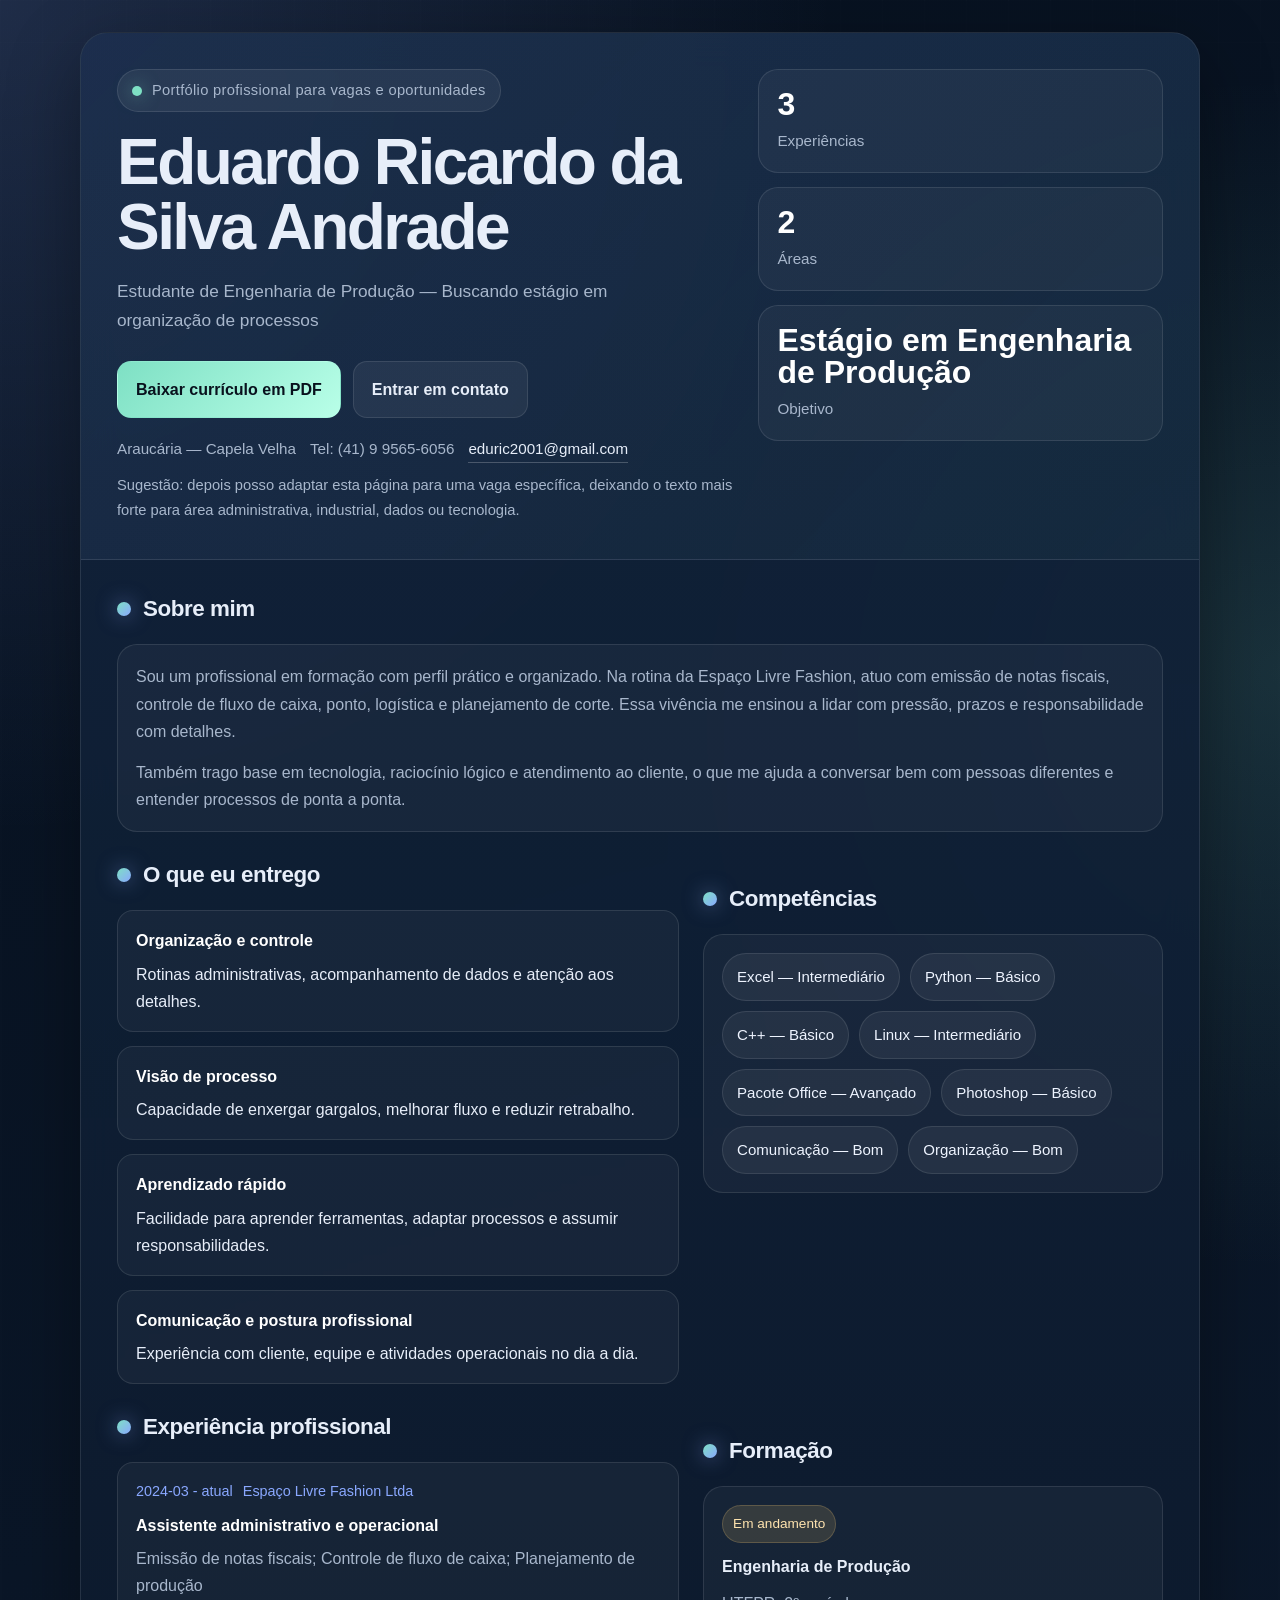
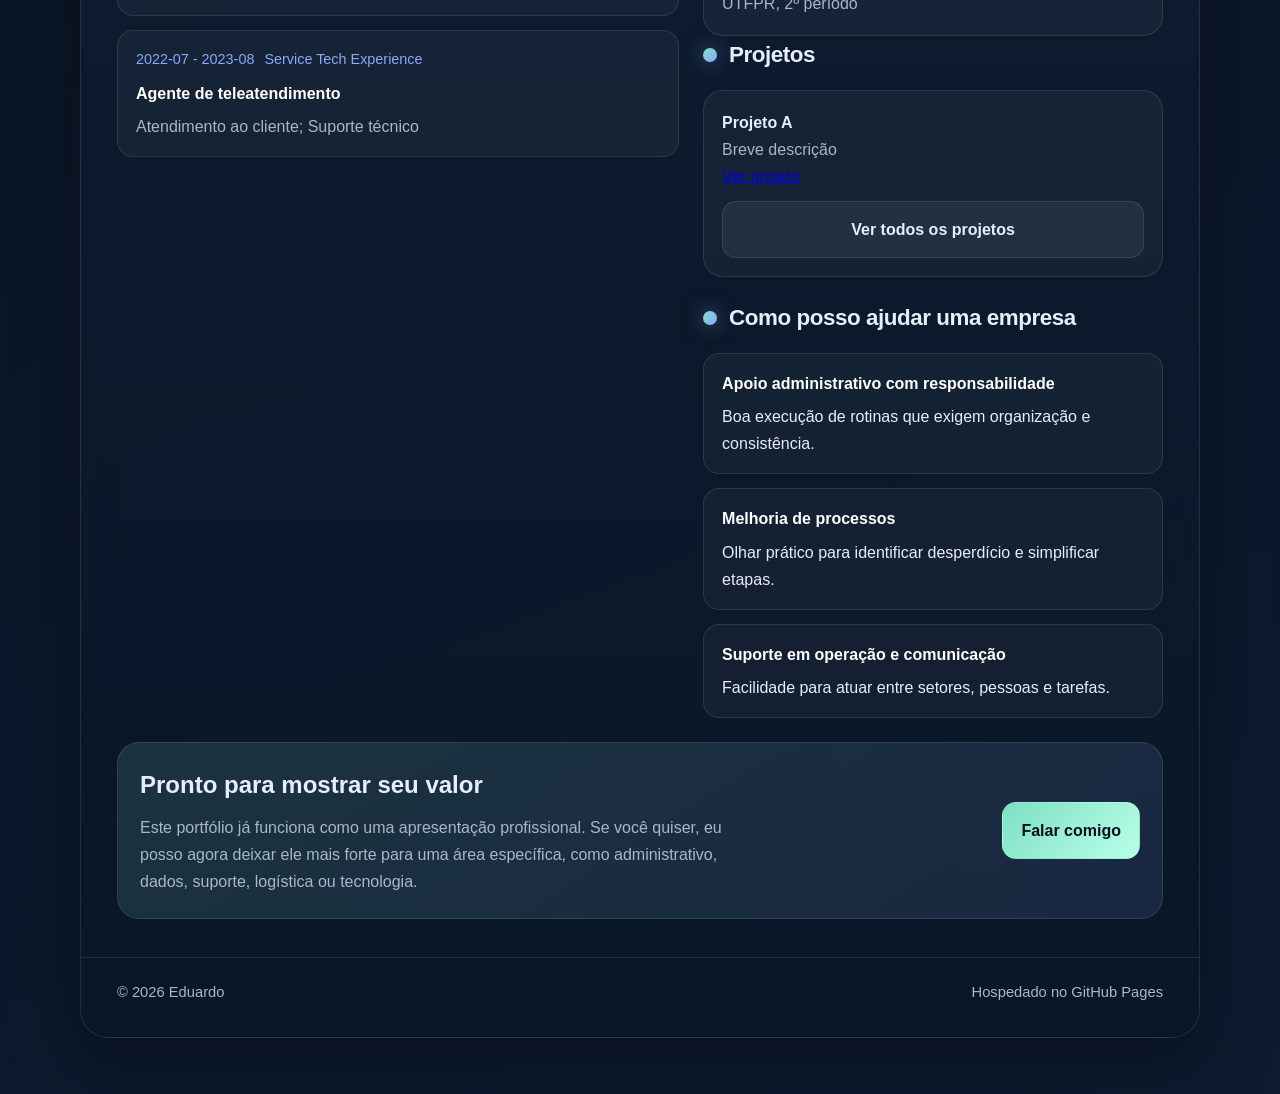
==== index.html @ 98062a01 "adiciona portfólio completo com estrutura MVC, incluindo arquivos de estilo, controlador e dados de " ====
<!DOCTYPE html>
<html lang="pt-br">
<head>
    <meta charset="UTF-8">
    <meta name="viewport" content="width=device-width, initial-scale=1.0">
    <meta name="description" content="Portfólio de Eduardo Ricardo: estudante de Engenharia de Produção, com experiência administrativa, operacional e tecnologia aplicada à melhoria de processos.">
    <title>Eduardo Ricardo | Portfólio</title>
    <link rel="stylesheet" href="assets/css/styles.css">
</head>
<body>
    <main class="page">
        <div class="shell">
            <section class="hero">
                <div>
                    <div class="eyebrow"><span></span> Portfólio profissional para vagas e oportunidades</div>
                    <h1 id="name">Eduardo Ricardo da Silva Andrade</h1>
                    <p id="headline" class="headline">
                        Estudante de Engenharia de Produção na UTFPR, com experiência real em rotinas administrativas,
                        operação, atendimento ao cliente e apoio à organização de processos. Eu ajudo equipes a ganhar
                        clareza, controle e execução.
                    </p>

                    <div class="cta-row">
                        <a id="cv-link" class="btn btn-primary" href="EDUARDO RICARDO - CURRICULO.pdf" download>Baixar currículo em PDF</a>
                        <a id="contact-email" class="btn btn-secondary" href="mailto:eduric2001@gmail.com">Entrar em contato</a>
                    </div>

                    <div class="contact-strip">
                        <span id="location">Araucária — Capela Velha</span>
                        <span id="contact-phone">Tel: (41) 9 9565-6056</span>
                        <a id="contact-email-anchor" href="mailto:eduric2001@gmail.com">eduric2001@gmail.com</a>
                    </div>

                    <p class="muted-note">
                        Sugestão: depois posso adaptar esta página para uma vaga específica, deixando o texto mais forte para área administrativa, industrial, dados ou tecnologia.
                    </p>
                </div>

                <div id="stats-container" class="stats">
                    <div class="stat-card">
                        <strong>3+</strong>
                        <p>frentes de experiência unindo administração, atendimento e ambiente operacional.</p>
                    </div>
                    <div class="stat-card">
                        <strong>2</strong>
                        <p>áreas em que eu consigo gerar valor rápido: organização de processos e apoio operacional.</p>
                    </div>
                    <div class="stat-card">
                        <strong>1</strong>
                        <p>objetivo claro: mostrar confiança, disciplina e capacidade de aprender rápido.</p>
                    </div>
                </div>
            </section>

            <div class="content">
                <section>
                    <div class="section-title"><h2>Sobre mim</h2></div>
                    <div class="panel">
                        <p>
                            Sou um profissional em formação com perfil prático e organizado. Na rotina da Espaço Livre Fashion,
                            atuo com emissão de notas fiscais, controle de fluxo de caixa, ponto, logística e planejamento de corte.
                            Essa vivência me ensinou a lidar com pressão, prazos e responsabilidade com detalhes.
                        </p>
                        <p style="margin-top: 14px;">
                            Também trago base em tecnologia, raciocínio lógico e atendimento ao cliente, o que me ajuda a conversar
                            bem com pessoas diferentes e entender processos de ponta a ponta.
                        </p>
                    </div>
                </section>

                <div class="grid">
                    <section>
                        <div class="section-title"><h2>O que eu entrego</h2></div>
                        <ul class="focus-list">
                            <li>
                                <strong>Organização e controle</strong>
                                Rotinas administrativas, acompanhamento de dados e atenção aos detalhes.
                            </li>
                            <li>
                                <strong>Visão de processo</strong>
                                Capacidade de enxergar gargalos, melhorar fluxo e reduzir retrabalho.
                            </li>
                            <li>
                                <strong>Aprendizado rápido</strong>
                                Facilidade para aprender ferramentas, adaptar processos e assumir responsabilidades.
                            </li>
                            <li>
                                <strong>Comunicação e postura profissional</strong>
                                Experiência com cliente, equipe e atividades operacionais no dia a dia.
                            </li>
                        </ul>
                    </section>

                    <section>
                        <div class="section-title"><h2>Competências</h2></div>
                        <div class="panel">
                            <div id="skills-container" class="badge-row">
                                <span class="badge">Python</span>
                                <span class="badge">C++</span>
                                <span class="badge">Lógica de programação</span>
                                <span class="badge">Linux</span>
                                <span class="badge">Pacote Office</span>
                                <span class="badge">Controle administrativo</span>
                                <span class="badge">Atendimento ao cliente</span>
                                <span class="badge">Organização de processos</span>
                                <span class="badge">Photoshop básico</span>
                            </div>
                        </div>
                    </section>
                </div>

                <div class="grid">
                    <section>
                        <div class="section-title"><h2>Experiência profissional</h2></div>
                        <ul id="experience-container" class="timeline">
                            <li>
                                <div class="meta"><span>Março 2024 - atual</span><span>Espaço Livre Fashion Ltda</span></div>
                                <strong>Assistente administrativo e operacional</strong>
                                <p>
                                    Emissão de notas fiscais, controle de fluxo de caixa, jornada de trabalho, apoio a rotinas de departamento pessoal,
                                    planejamento de produção e organização logística.
                                </p>
                            </li>
                            <li>
                                <div class="meta"><span>Jul 2022 - Ago 2023</span><span>Service Tech Experience</span></div>
                                <strong>Agente de teleatendimento</strong>
                                <p>
                                    Atendimento ao cliente, suporte e resolução ágil de problemas técnicos e operacionais.
                                </p>
                            </li>
                            <li>
                                <div class="meta"><span>Set 2020 - Dez 2021</span><span>Eletrofrio Refrigeração Ltda</span></div>
                                <strong>Jovem aprendiz</strong>
                                <p>
                                    Apoio administrativo e vivência em ambiente industrial de grande porte.
                                </p>
                            </li>
                        </ul>
                    </section>

                    <section>
                        <div class="section-title"><h2>Formação</h2></div>
                        <div id="education-container" class="panel project">
                            <span class="tag">Em andamento</span>
                            <strong>Engenharia de Produção</strong>
                            <p>
                                Universidade Tecnológica Federal do Paraná (UTFPR), 2º período.
                            </p>
                        </div>

                        <section>
                            <div class="section-title"><h2>Projetos</h2></div>
                            <div id="projects-preview" class="panel project">
                                <p>Projetos serão listados aqui. Clique em Ver projetos para ver a página completa.</p>
                                <a class="btn btn-secondary" href="projects.html">Ver projetos</a>
                            </div>
                        </section>

                        <div class="section-title" style="margin-top: 22px;"><h2>Como posso ajudar uma empresa</h2></div>
                        <ul class="steps">
                            <li>
                                <strong>Apoio administrativo com responsabilidade</strong>
                                Boa execução de rotinas que exigem organização e consistência.
                            </li>
                            <li>
                                <strong>Melhoria de processos</strong>
                                Olhar prático para identificar desperdício e simplificar etapas.
                            </li>
                            <li>
                                <strong>Suporte em operação e comunicação</strong>
                                Facilidade para atuar entre setores, pessoas e tarefas.
                            </li>
                        </ul>
                    </section>
                </div>

                <section>
                    <div class="footer-cta">
                        <div>
                            <h2 style="margin-bottom: 8px;">Pronto para mostrar seu valor</h2>
                            <p style="color: var(--muted); max-width: 70ch;">
                                Este portfólio já funciona como uma apresentação profissional. Se você quiser, eu posso agora deixar ele mais forte para uma área específica, como administrativo, dados, suporte, logística ou tecnologia.
                            </p>
                        </div>
                        <a class="btn btn-primary" href="mailto:eduric2001@gmail.com">Falar comigo</a>
                    </div>
                </section>
            </div>

            <footer>
                <span>© 2026 Eduardo Ricardo</span>
                <span>Hospedado no GitHub Pages</span>
            </footer>
        </div>
    </main>
</main>
    <script src="assets/js/controller.js"></script>
</body>
</html>
---- assets/css/styles.css ----
:root {
    --bg: #07111f;
    --bg-soft: #0d1b2f;
    --panel: rgba(13, 27, 47, 0.78);
    --panel-strong: #12243d;
    --text: #e7eef9;
    --muted: #a8b7cc;
    --line: rgba(255, 255, 255, 0.1);
    --accent: #7ee0c4;
    --accent-2: #8aa8ff;
    --accent-3: #f6c86f;
    --shadow: 0 24px 70px rgba(0, 0, 0, 0.35);
}

* {
    box-sizing: border-box;
    margin: 0;
    padding: 0;
}

html {
    scroll-behavior: smooth;
}

body {
    font-family: "Segoe UI", Tahoma, Geneva, Verdana, sans-serif;
    background:
        radial-gradient(circle at top left, rgba(138, 168, 255, 0.18), transparent 28%),
        radial-gradient(circle at right 25%, rgba(126, 224, 196, 0.14), transparent 25%),
        linear-gradient(160deg, var(--bg), var(--bg-soft));
    color: var(--text);
    line-height: 1.7;
    min-height: 100vh;
}

body::before {
    content: "";
    position: fixed;
    inset: 0;
    background-image: linear-gradient(rgba(255,255,255,0.03) 1px, transparent 1px), linear-gradient(90deg, rgba(255,255,255,0.03) 1px, transparent 1px);
    background-size: 42px 42px;
    mask-image: linear-gradient(to bottom, rgba(0,0,0,0.3), transparent 20%, transparent 80%, rgba(0,0,0,0.2));
    pointer-events: none;
}

.page {
    width: min(1120px, calc(100% - 32px));
    margin: 0 auto;
    padding: 32px 0 56px;
    position: relative;
    z-index: 1;
}

.shell {
    backdrop-filter: blur(18px);
    background: linear-gradient(180deg, rgba(18, 36, 61, 0.9), rgba(10, 22, 38, 0.88));
    border: 1px solid var(--line);
    border-radius: 28px;
    box-shadow: var(--shadow);
    overflow: hidden;
}

.hero {
    padding: 36px;
    display: grid;
    grid-template-columns: 1.45fr 0.95fr;
    gap: 24px;
    border-bottom: 1px solid var(--line);
    background: linear-gradient(135deg, rgba(138, 168, 255, 0.08), rgba(126, 224, 196, 0.04));
}

.eyebrow {
    display: inline-flex;
    align-items: center;
    gap: 10px;
    padding: 8px 14px;
    border-radius: 999px;
    background: rgba(255, 255, 255, 0.06);
    border: 1px solid var(--line);
    color: var(--muted);
    font-size: 0.92rem;
    letter-spacing: 0.02em;
    margin-bottom: 18px;
}

.eyebrow span {
    width: 10px;
    height: 10px;
    border-radius: 999px;
    background: var(--accent);
    box-shadow: 0 0 18px rgba(126, 224, 196, 0.6);
}

h1 {
    font-size: clamp(2.4rem, 5vw, 4.6rem);
    line-height: 1.02;
    letter-spacing: -0.04em;
    margin-bottom: 16px;
}

.headline {
    color: var(--muted);
    font-size: 1.08rem;
    max-width: 60ch;
    margin-bottom: 26px;
}

.cta-row {
    display: flex;
    flex-wrap: wrap;
    gap: 12px;
    margin-bottom: 18px;
}

.btn {
    display: inline-flex;
    align-items: center;
    justify-content: center;
    gap: 10px;
    text-decoration: none;
    padding: 14px 18px;
    border-radius: 14px;
    border: 1px solid transparent;
    font-weight: 700;
    transition: transform 0.2s ease, border-color 0.2s ease, background 0.2s ease;
}

.btn:hover {
    transform: translateY(-2px);
}

.btn-primary {
    color: #08111d;
    background: linear-gradient(135deg, var(--accent), #b9ffe8);
}

.btn-secondary {
    color: var(--text);
    background: rgba(255, 255, 255, 0.06);
    border-color: var(--line);
}

.contact-strip {
    display: flex;
    flex-wrap: wrap;
    gap: 14px;
    color: var(--muted);
    font-size: 0.95rem;
}

.contact-strip a {
    color: var(--text);
    text-decoration: none;
    border-bottom: 1px solid rgba(255, 255, 255, 0.22);
}

.stats {
    display: grid;
    gap: 14px;
    align-content: start;
}

.stat-card,
.panel {
    background: rgba(255, 255, 255, 0.04);
    border: 1px solid var(--line);
    border-radius: 20px;
    padding: 18px;
}

.stat-card strong {
    display: block;
    font-size: 2rem;
    line-height: 1;
    margin-bottom: 8px;
    color: #fff;
}

.stat-card p {
    color: var(--muted);
    font-size: 0.95rem;
}

.content {
    padding: 30px 36px 38px;
}

.grid {
    display: grid;
    grid-template-columns: 1.1fr 0.9fr;
    gap: 24px;
    margin-top: 24px;
}

section + section {
    margin-top: 24px;
}

.section-title {
    display: flex;
    align-items: center;
    gap: 12px;
    margin-bottom: 16px;
}

.section-title h2 {
    font-size: 1.4rem;
    letter-spacing: -0.02em;
}

.section-title::before {
    content: "";
    width: 14px;
    height: 14px;
    border-radius: 50%;
    background: linear-gradient(135deg, var(--accent), var(--accent-2));
    box-shadow: 0 0 20px rgba(138, 168, 255, 0.5);
}

.panel p,
.panel li,
.timeline p {
    color: var(--muted);
}

.focus-list,
.timeline,
.steps {
    list-style: none;
    display: grid;
    gap: 14px;
}

.focus-list li,
.timeline li,
.steps li {
    background: rgba(255, 255, 255, 0.04);
    border: 1px solid var(--line);
    border-radius: 16px;
    padding: 16px 18px;
}

.focus-list strong,
.timeline strong,
.steps strong {
    color: #fff;
    display: block;
    margin-bottom: 6px;
}

.badge-row {
    display: flex;
    flex-wrap: wrap;
    gap: 10px;
}

.badge {
    padding: 10px 14px;
    border-radius: 999px;
    background: rgba(255, 255, 255, 0.06);
    border: 1px solid var(--line);
    color: #eef4ff;
    font-size: 0.94rem;
}

.timeline .meta {
    display: flex;
    flex-wrap: wrap;
    gap: 10px;
    margin-bottom: 8px;
    font-size: 0.9rem;
    color: var(--accent-2);
}

.project {
    display: grid;
    gap: 10px;
}

.project .tag {
    display: inline-flex;
    width: fit-content;
    padding: 6px 10px;
    border-radius: 999px;
    background: rgba(246, 200, 111, 0.14);
    color: #ffe4af;
    border: 1px solid rgba(246, 200, 111, 0.22);
    font-size: 0.85rem;
}

.footer-cta {
    margin-top: 24px;
    padding: 22px;
    border-radius: 22px;
    background: linear-gradient(135deg, rgba(126, 224, 196, 0.14), rgba(138, 168, 255, 0.12));
    border: 1px solid var(--line);
    display: flex;
    justify-content: space-between;
    gap: 18px;
    align-items: center;
}

footer {
    padding: 22px 36px 32px;
    color: var(--muted);
    border-top: 1px solid var(--line);
    font-size: 0.92rem;
    display: flex;
    justify-content: space-between;
    gap: 16px;
    flex-wrap: wrap;
}

.muted-note {
    color: var(--muted);
    font-size: 0.92rem;
    margin-top: 10px;
}

@media (max-width: 900px) {
    .hero,
    .grid,
    .footer-cta {
        grid-template-columns: 1fr;
        display: grid;
    }

    .hero,
    .content,
    footer {
        padding-left: 22px;
        padding-right: 22px;
    }
}

@media (max-width: 640px) {
    .page {
        width: min(100% - 16px, 1120px);
        padding: 8px 0 24px;
    }

    .shell {
        border-radius: 20px;
    }

    .hero {
        padding: 22px;
    }

    .content {
        padding: 18px 22px 26px;
    }

    h1 {
        font-size: 2.15rem;
    }

    .cta-row {
        flex-direction: column;
    }

    .btn {
        width: 100%;
    }

    .contact-strip {
        flex-direction: column;
    }

    footer {
        padding: 18px 22px 24px;
    }
}
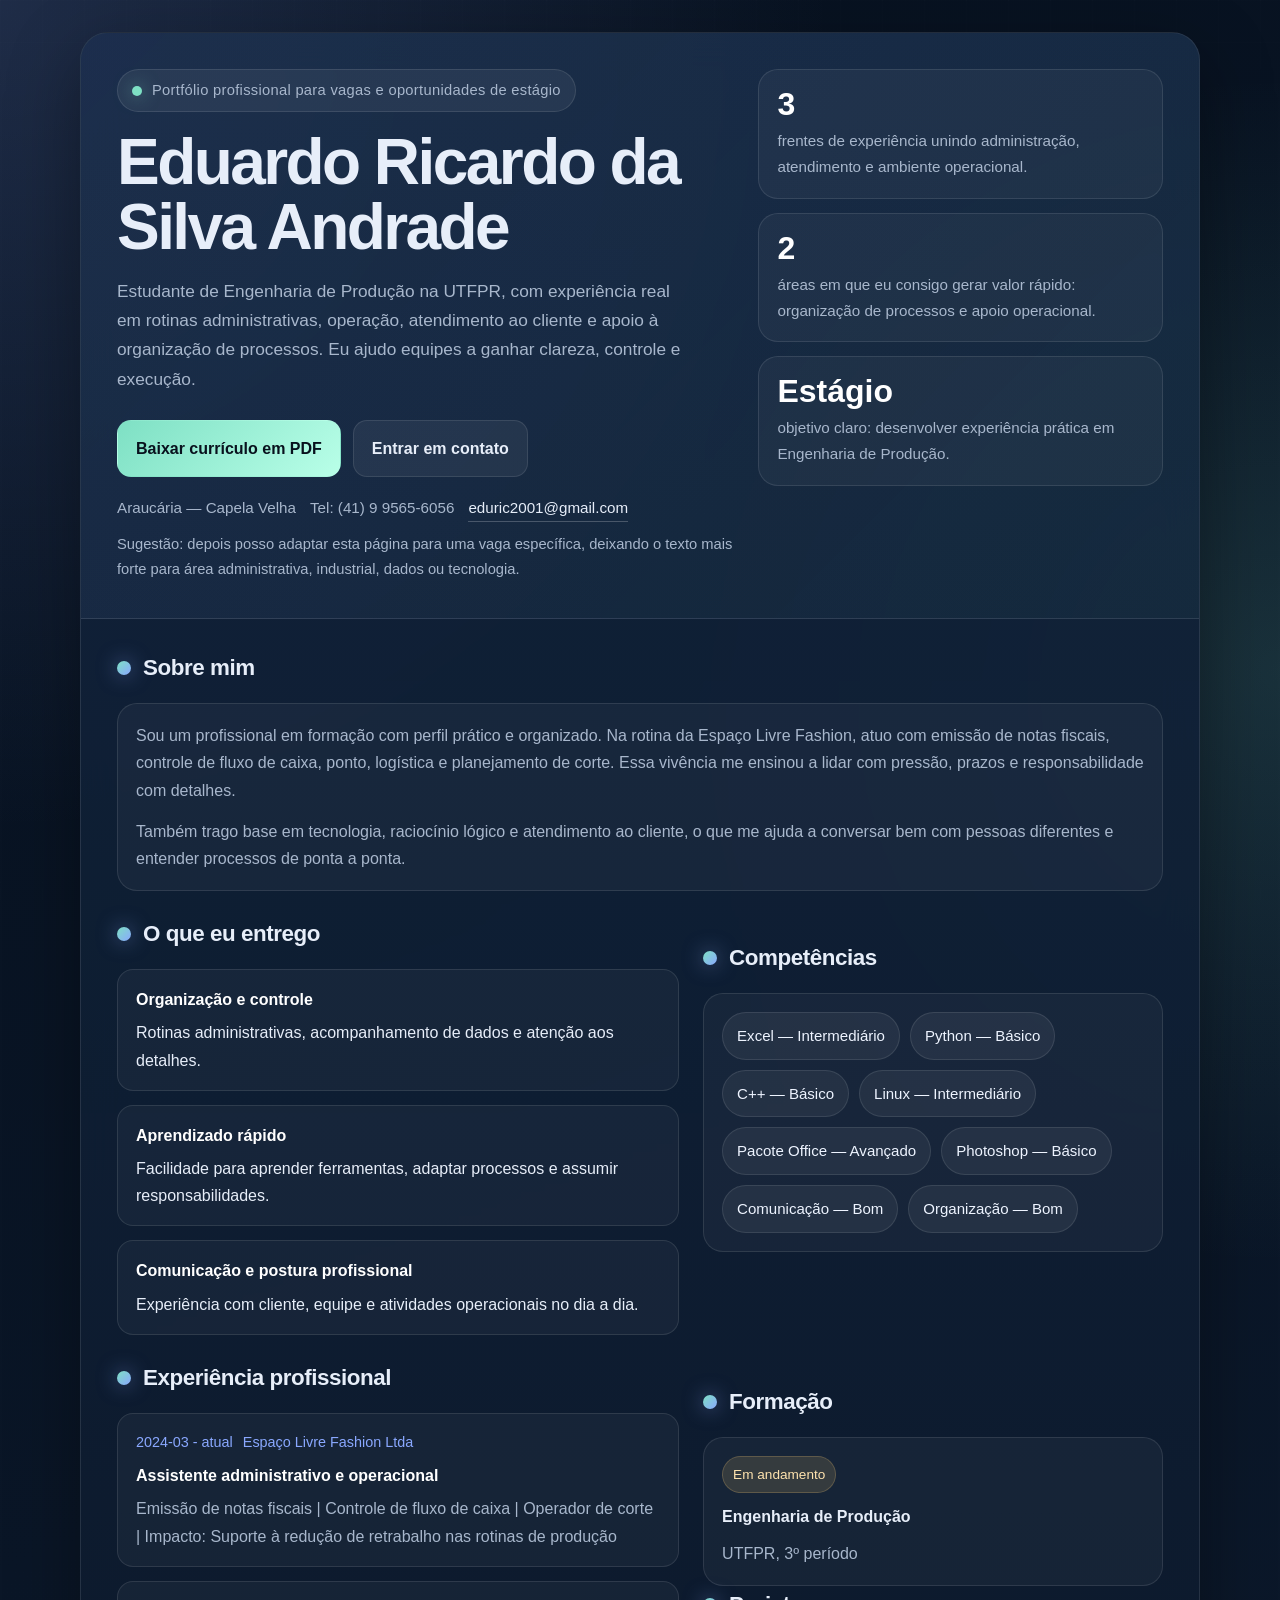
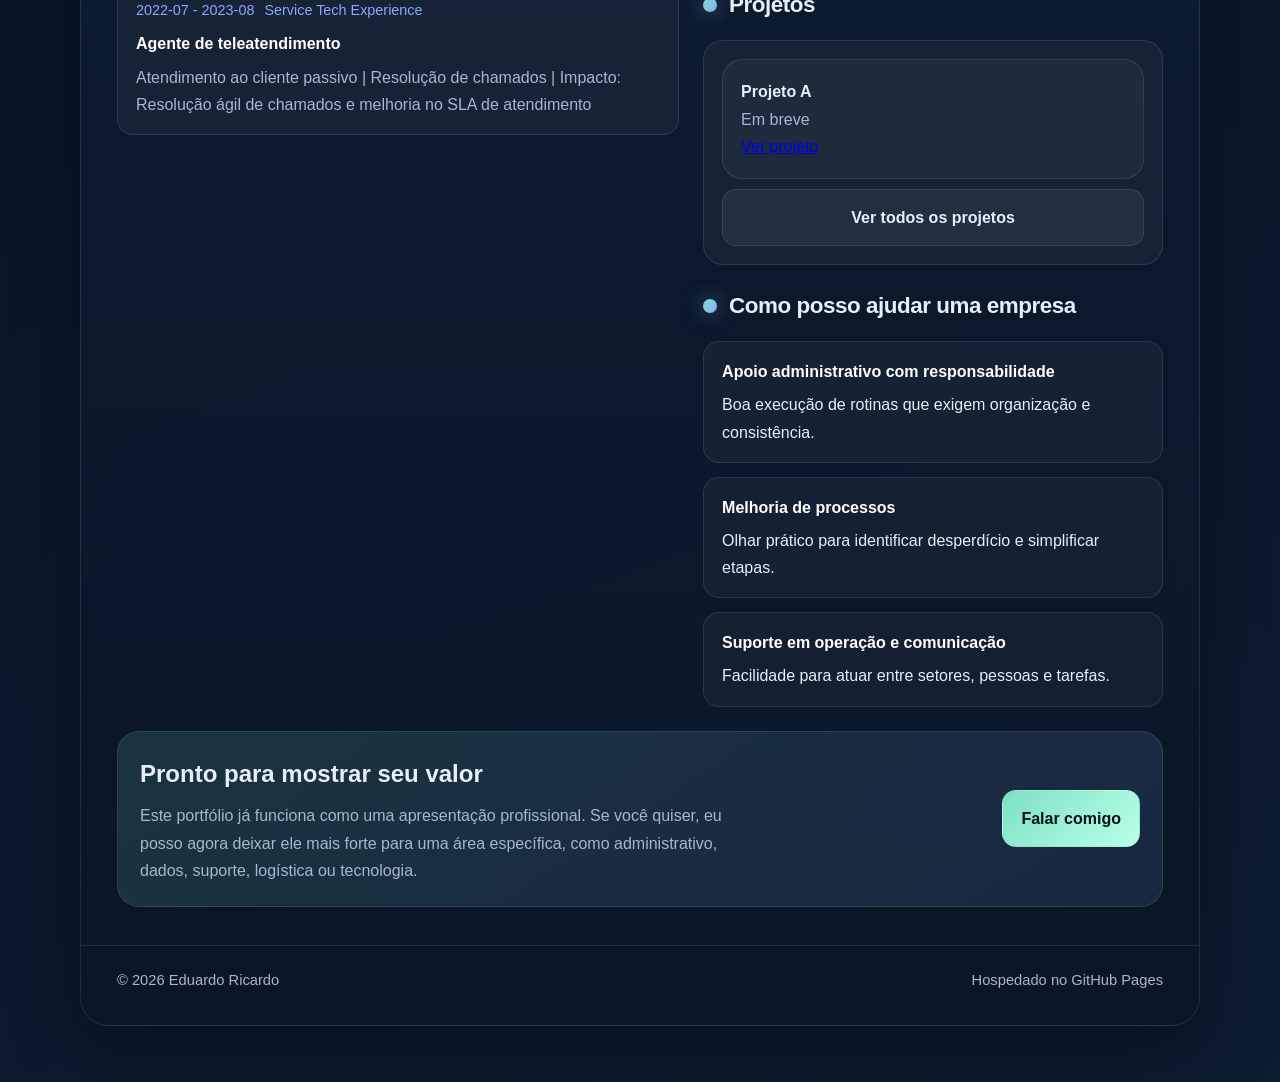
==== commit 6dc2d785: "refactor(mvc): keep hero static" ====
--- a/index.html
+++ b/index.html
@@ -12,23 +12,23 @@
         <div class="shell">
             <section class="hero">
                 <div>
-                    <div class="eyebrow"><span></span> Portfólio profissional para vagas e oportunidades</div>
-                    <h1 id="name">Eduardo Ricardo da Silva Andrade</h1>
-                    <p id="headline" class="headline">
+                    <div class="eyebrow"><span></span> Portfólio profissional para vagas e oportunidades de estágio</div>
+                    <h1>Eduardo Ricardo da Silva Andrade</h1>
+                    <p class="headline">
                         Estudante de Engenharia de Produção na UTFPR, com experiência real em rotinas administrativas,
                         operação, atendimento ao cliente e apoio à organização de processos. Eu ajudo equipes a ganhar
                         clareza, controle e execução.
                     </p>
 
                     <div class="cta-row">
-                        <a id="cv-link" class="btn btn-primary" href="EDUARDO RICARDO - CURRICULO.pdf" download>Baixar currículo em PDF</a>
-                        <a id="contact-email" class="btn btn-secondary" href="mailto:eduric2001@gmail.com">Entrar em contato</a>
+                        <a class="btn btn-primary" href="EDUARDO RICARDO - CURRICULO.pdf" download>Baixar currículo em PDF</a>
+                        <a class="btn btn-secondary" href="mailto:eduric2001@gmail.com">Entrar em contato</a>
                     </div>
 
                     <div class="contact-strip">
-                        <span id="location">Araucária — Capela Velha</span>
-                        <span id="contact-phone">Tel: (41) 9 9565-6056</span>
-                        <a id="contact-email-anchor" href="mailto:eduric2001@gmail.com">eduric2001@gmail.com</a>
+                        <span>Araucária — Capela Velha</span>
+                        <span>Tel: (41) 9 9565-6056</span>
+                        <a href="mailto:eduric2001@gmail.com">eduric2001@gmail.com</a>
                     </div>
 
                     <p class="muted-note">
@@ -36,9 +36,9 @@
                     </p>
                 </div>
 
-                <div id="stats-container" class="stats">
+                <div class="stats">
                     <div class="stat-card">
-                        <strong>3+</strong>
+                        <strong>3</strong>
                         <p>frentes de experiência unindo administração, atendimento e ambiente operacional.</p>
                     </div>
                     <div class="stat-card">
@@ -46,8 +46,8 @@
                         <p>áreas em que eu consigo gerar valor rápido: organização de processos e apoio operacional.</p>
                     </div>
                     <div class="stat-card">
-                        <strong>1</strong>
-                        <p>objetivo claro: mostrar confiança, disciplina e capacidade de aprender rápido.</p>
+                        <strong>Estágio</strong>
+                        <p>objetivo claro: desenvolver experiência prática em Engenharia de Produção.</p>
                     </div>
                 </div>
             </section>
@@ -75,10 +75,6 @@
                             <li>
                                 <strong>Organização e controle</strong>
                                 Rotinas administrativas, acompanhamento de dados e atenção aos detalhes.
-                            </li>
-                            <li>
-                                <strong>Visão de processo</strong>
-                                Capacidade de enxergar gargalos, melhorar fluxo e reduzir retrabalho.
                             </li>
                             <li>
                                 <strong>Aprendizado rápido</strong>
@@ -150,7 +146,7 @@
 
                         <section>
                             <div class="section-title"><h2>Projetos</h2></div>
-                            <div id="projects-preview" class="panel project">
+                            <div id="projects-container" class="panel project">
                                 <p>Projetos serão listados aqui. Clique em Ver projetos para ver a página completa.</p>
                                 <a class="btn btn-secondary" href="projects.html">Ver projetos</a>
                             </div>
@@ -193,7 +189,6 @@
             </footer>
         </div>
     </main>
-</main>
     <script src="assets/js/controller.js"></script>
 </body>
 </html>
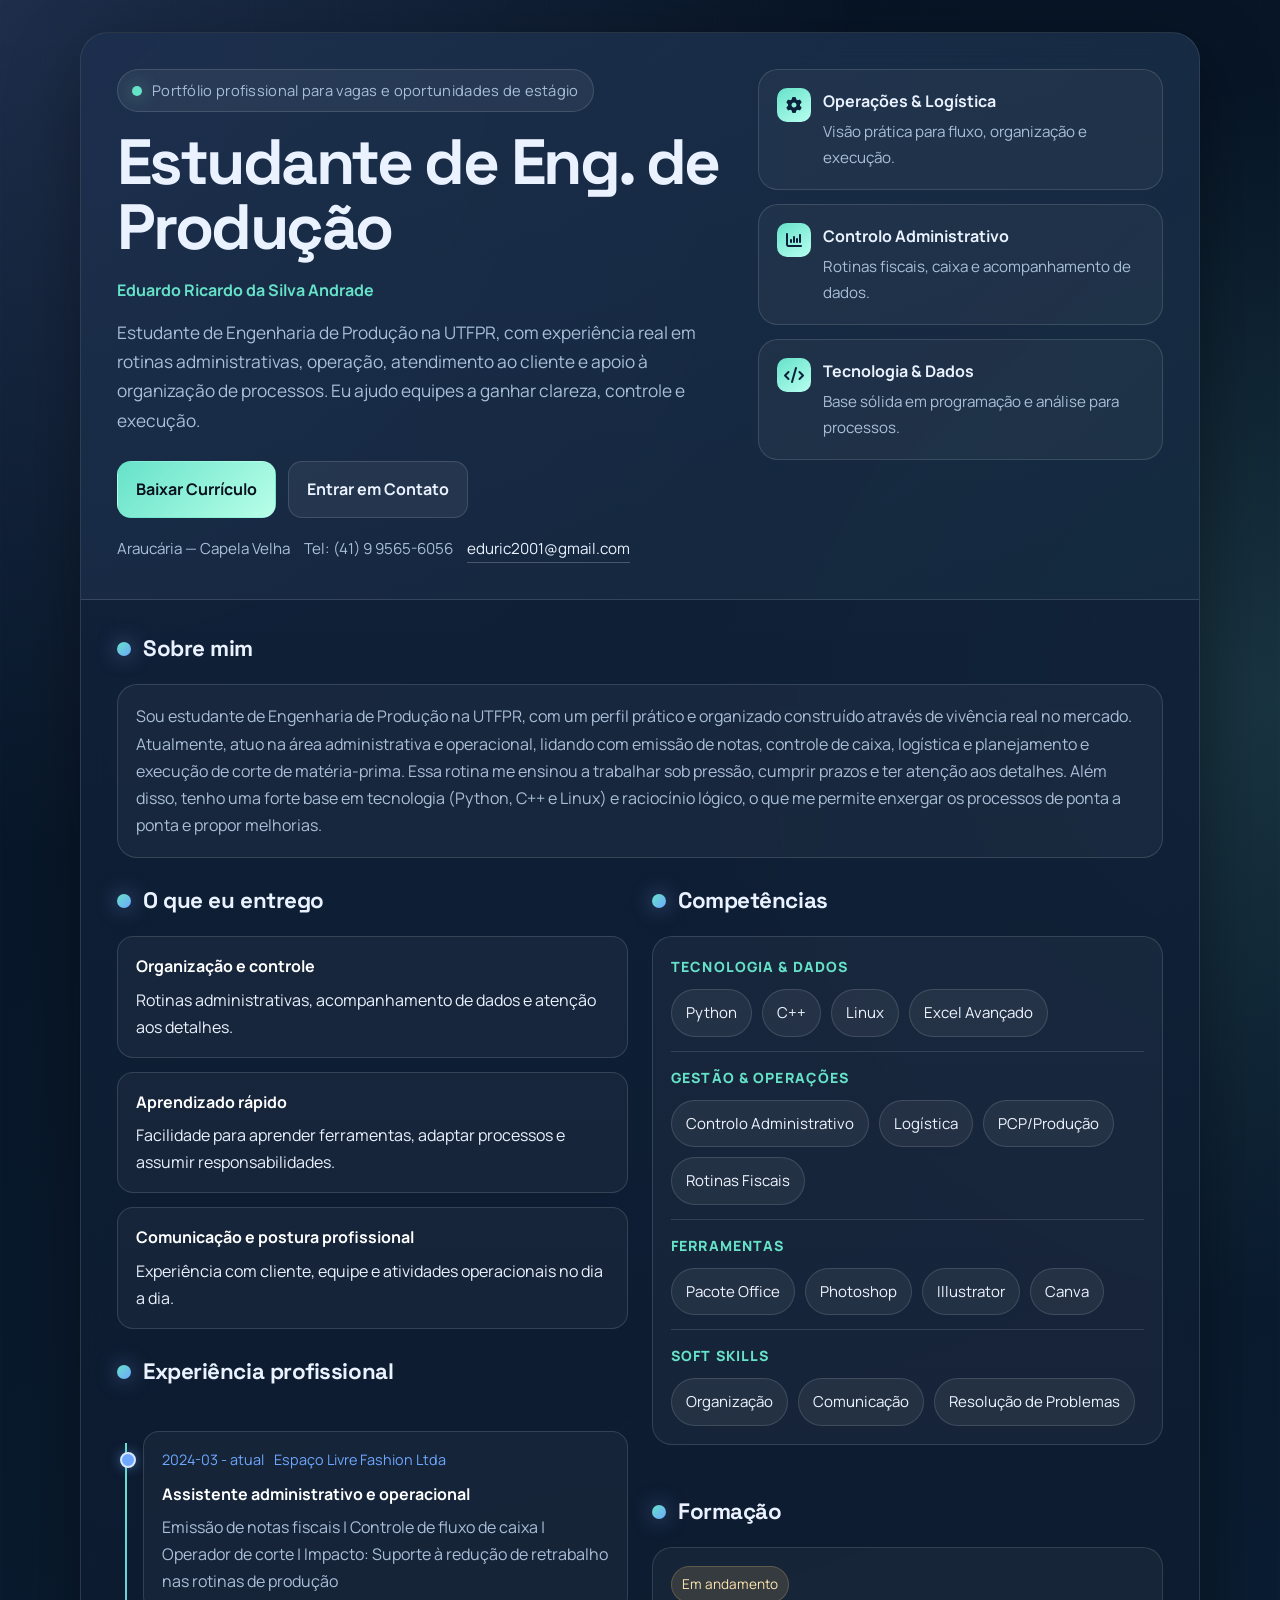
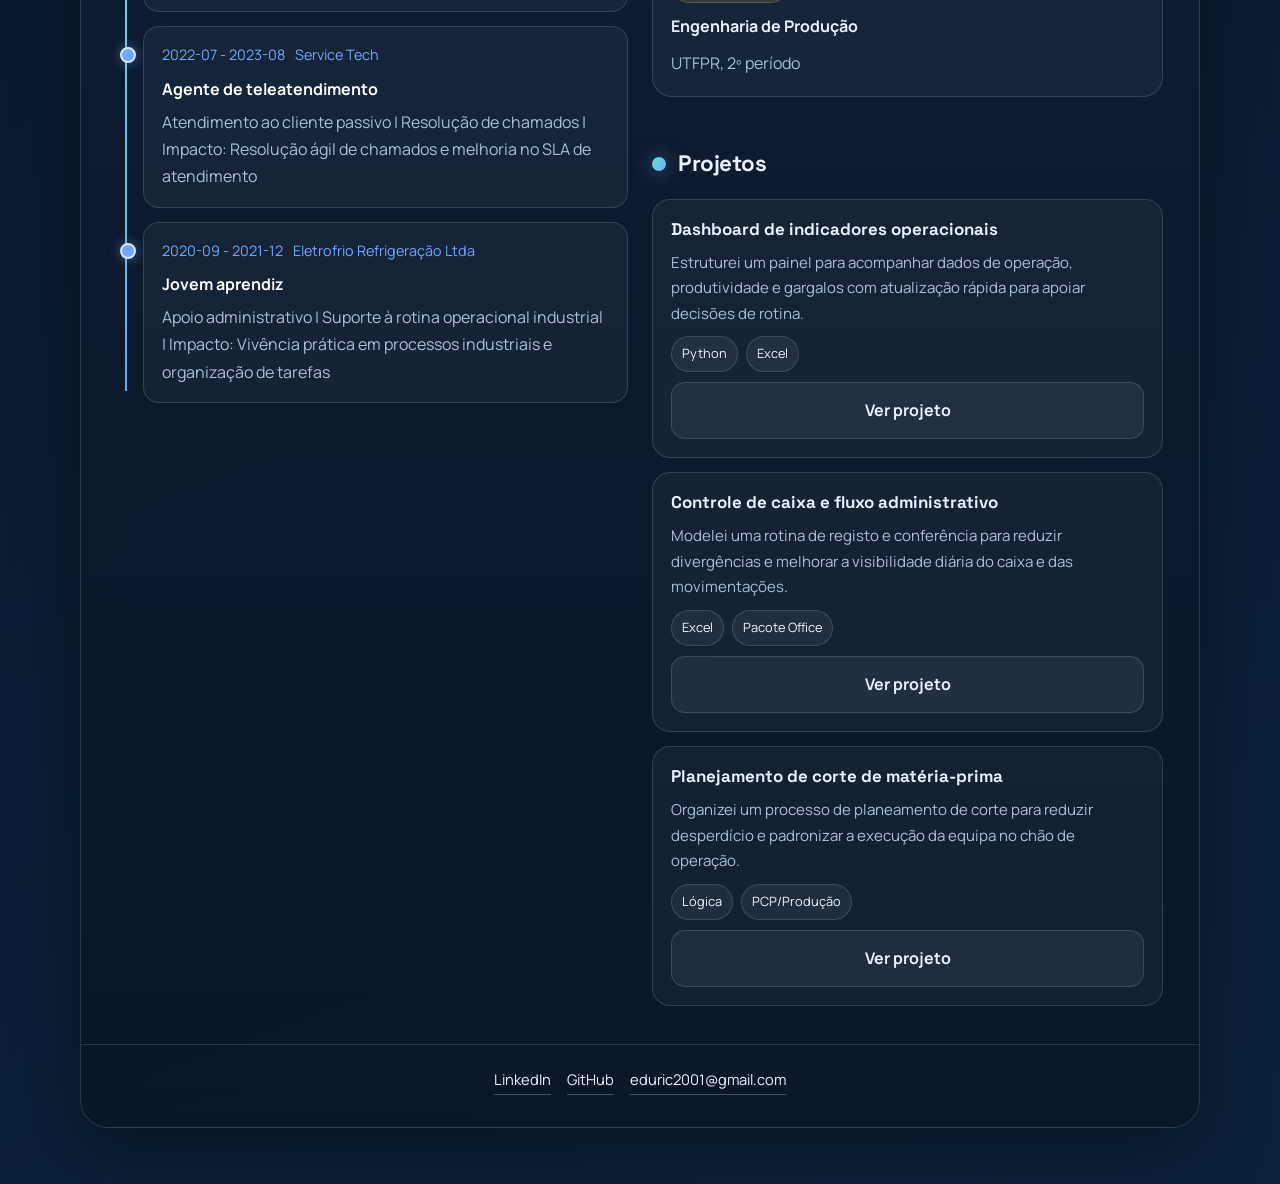
==== commit ed2c1590: "feat: refatora home com layout masonry, hero badges e novos componentes" ====
--- a/index.html
+++ b/index.html
@@ -5,15 +5,20 @@
     <meta name="viewport" content="width=device-width, initial-scale=1.0">
     <meta name="description" content="Portfólio de Eduardo Ricardo: estudante de Engenharia de Produção, com experiência administrativa, operacional e tecnologia aplicada à melhoria de processos.">
     <title>Eduardo Ricardo | Portfólio</title>
+    <link rel="preconnect" href="https://fonts.googleapis.com">
+    <link rel="preconnect" href="https://fonts.gstatic.com" crossorigin>
+    <link href="https://fonts.googleapis.com/css2?family=Manrope:wght@400;500;600;700;800&family=Space+Grotesk:wght@500;600;700&display=swap" rel="stylesheet">
+    <link rel="stylesheet" href="https://cdnjs.cloudflare.com/ajax/libs/font-awesome/6.5.2/css/all.min.css" crossorigin="anonymous" referrerpolicy="no-referrer">
     <link rel="stylesheet" href="assets/css/styles.css">
 </head>
 <body>
     <main class="page">
         <div class="shell">
             <section class="hero">
-                <div>
+                <div class="hero-main">
                     <div class="eyebrow"><span></span> Portfólio profissional para vagas e oportunidades de estágio</div>
-                    <h1>Eduardo Ricardo da Silva Andrade</h1>
+                    <h1>Estudante de Eng. de Produção</h1>
+                    <p class="hero-name">Eduardo Ricardo da Silva Andrade</p>
                     <p class="headline">
                         Estudante de Engenharia de Produção na UTFPR, com experiência real em rotinas administrativas,
                         operação, atendimento ao cliente e apoio à organização de processos. Eu ajudo equipes a ganhar
@@ -21,8 +26,8 @@
                     </p>
 
                     <div class="cta-row">
-                        <a class="btn btn-primary" href="EDUARDO RICARDO - CURRICULO.pdf" download>Baixar currículo em PDF</a>
-                        <a class="btn btn-secondary" href="mailto:eduric2001@gmail.com">Entrar em contato</a>
+                        <a class="btn btn-primary" href="EDUARDO RICARDO - CURRICULO.pdf" download>Baixar Currículo</a>
+                        <a class="btn btn-secondary" href="mailto:eduric2001@gmail.com">Entrar em Contato</a>
                     </div>
 
                     <div class="contact-strip">
@@ -30,24 +35,29 @@
                         <span>Tel: (41) 9 9565-6056</span>
                         <a href="mailto:eduric2001@gmail.com">eduric2001@gmail.com</a>
                     </div>
-
-                    <p class="muted-note">
-                        Sugestão: depois posso adaptar esta página para uma vaga específica, deixando o texto mais forte para área administrativa, industrial, dados ou tecnologia.
-                    </p>
                 </div>
 
-                <div class="stats">
-                    <div class="stat-card">
-                        <strong>3</strong>
-                        <p>frentes de experiência unindo administração, atendimento e ambiente operacional.</p>
+                <div class="hero-highlights" aria-label="Áreas de destaque">
+                    <div class="highlight-badge">
+                        <i class="fa-solid fa-gear" aria-hidden="true"></i>
+                        <div>
+                            <strong>Operações &amp; Logística</strong>
+                            <p>Visão prática para fluxo, organização e execução.</p>
+                        </div>
                     </div>
-                    <div class="stat-card">
-                        <strong>2</strong>
-                        <p>áreas em que eu consigo gerar valor rápido: organização de processos e apoio operacional.</p>
+                    <div class="highlight-badge">
+                        <i class="fa-solid fa-chart-column" aria-hidden="true"></i>
+                        <div>
+                            <strong>Controlo Administrativo</strong>
+                            <p>Rotinas fiscais, caixa e acompanhamento de dados.</p>
+                        </div>
                     </div>
-                    <div class="stat-card">
-                        <strong>Estágio</strong>
-                        <p>objetivo claro: desenvolver experiência prática em Engenharia de Produção.</p>
+                    <div class="highlight-badge">
+                        <i class="fa-solid fa-code" aria-hidden="true"></i>
+                        <div>
+                            <strong>Tecnologia &amp; Dados</strong>
+                            <p>Base sólida em programação e análise para processos.</p>
+                        </div>
                     </div>
                 </div>
             </section>
@@ -55,21 +65,16 @@
             <div class="content">
                 <section>
                     <div class="section-title"><h2>Sobre mim</h2></div>
-                    <div class="panel">
+                    <div class="panel" id="about-container">
                         <p>
-                            Sou um profissional em formação com perfil prático e organizado. Na rotina da Espaço Livre Fashion,
-                            atuo com emissão de notas fiscais, controle de fluxo de caixa, ponto, logística e planejamento de corte.
-                            Essa vivência me ensinou a lidar com pressão, prazos e responsabilidade com detalhes.
-                        </p>
-                        <p style="margin-top: 14px;">
-                            Também trago base em tecnologia, raciocínio lógico e atendimento ao cliente, o que me ajuda a conversar
-                            bem com pessoas diferentes e entender processos de ponta a ponta.
+                            Sou estudante de Engenharia de Produção na UTFPR, com um perfil prático e organizado construído através de vivência real no mercado. Atualmente, atuo na área administrativa e operacional, lidando com emissão de notas, controle de caixa, logística e planejamento e execução de corte de matéria-prima. Essa rotina me ensinou a trabalhar sob pressão, cumprir prazos e ter atenção aos detalhes. Além disso, tenho uma forte base em tecnologia (Python, C++ e Linux) e raciocínio lógico, o que me permite enxergar os processos de ponta a ponta e propor melhorias.
                         </p>
                     </div>
                 </section>
 
-                <div class="grid">
-                    <section>
+                <div class="masonry-layout">
+                    <div class="masonry-column">
+                        <section>
                         <div class="section-title"><h2>O que eu entrego</h2></div>
                         <ul class="focus-list">
                             <li>
@@ -85,28 +90,8 @@
                                 Experiência com cliente, equipe e atividades operacionais no dia a dia.
                             </li>
                         </ul>
-                    </section>
+                        </section>
 
-                    <section>
-                        <div class="section-title"><h2>Competências</h2></div>
-                        <div class="panel">
-                            <div id="skills-container" class="badge-row">
-                                <span class="badge">Python</span>
-                                <span class="badge">C++</span>
-                                <span class="badge">Lógica de programação</span>
-                                <span class="badge">Linux</span>
-                                <span class="badge">Pacote Office</span>
-                                <span class="badge">Controle administrativo</span>
-                                <span class="badge">Atendimento ao cliente</span>
-                                <span class="badge">Organização de processos</span>
-                                <span class="badge">Photoshop básico</span>
-                            </div>
-                        </div>
-                    </section>
-                </div>
-
-                <div class="grid">
-                    <section>
                         <div class="section-title"><h2>Experiência profissional</h2></div>
                         <ul id="experience-container" class="timeline">
                             <li>
@@ -118,7 +103,7 @@
                                 </p>
                             </li>
                             <li>
-                                <div class="meta"><span>Jul 2022 - Ago 2023</span><span>Service Tech Experience</span></div>
+                                <div class="meta"><span>Jul 2022 - Ago 2023</span><span>Service Tech</span></div>
                                 <strong>Agente de teleatendimento</strong>
                                 <p>
                                     Atendimento ao cliente, suporte e resolução ágil de problemas técnicos e operacionais.
@@ -132,60 +117,59 @@
                                 </p>
                             </li>
                         </ul>
-                    </section>
+                        </section>
+                    </div>
 
-                    <section>
+                    <div class="masonry-column">
+                        <section>
+                            <div class="section-title"><h2>Competências</h2></div>
+                            <div class="panel">
+                                <div id="skills-container" class="skills-groups">
+                                    <div class="skill-group">
+                                        <h3>Tecnologia &amp; Dados</h3>
+                                        <div class="badge-row">
+                                            <span class="badge">Python</span>
+                                            <span class="badge">C++</span>
+                                            <span class="badge">Linux</span>
+                                            <span class="badge">Excel Avançado</span>
+                                        </div>
+                                    </div>
+                                </div>
+                            </div>
+                        </section>
+
+                        <section>
                         <div class="section-title"><h2>Formação</h2></div>
-                        <div id="education-container" class="panel project">
+                        <div id="education-container" class="panel education-card">
                             <span class="tag">Em andamento</span>
                             <strong>Engenharia de Produção</strong>
                             <p>
                                 Universidade Tecnológica Federal do Paraná (UTFPR), 2º período.
                             </p>
                         </div>
+                        </section>
 
                         <section>
                             <div class="section-title"><h2>Projetos</h2></div>
-                            <div id="projects-container" class="panel project">
-                                <p>Projetos serão listados aqui. Clique em Ver projetos para ver a página completa.</p>
-                                <a class="btn btn-secondary" href="projects.html">Ver projetos</a>
+                            <div id="projects-container" class="projects-grid">
+                                <article class="project-card">
+                                    <h3>Dashboard de indicadores operacionais</h3>
+                                    <p>Painel de acompanhamento de produção e ocorrências para dar visibilidade diária aos pontos críticos do processo.</p>
+                                    <div class="project-techs">
+                                        <span class="badge">Python</span>
+                                        <span class="badge">Excel</span>
+                                    </div>
+                                </article>
                             </div>
                         </section>
-
-                        <div class="section-title" style="margin-top: 22px;"><h2>Como posso ajudar uma empresa</h2></div>
-                        <ul class="steps">
-                            <li>
-                                <strong>Apoio administrativo com responsabilidade</strong>
-                                Boa execução de rotinas que exigem organização e consistência.
-                            </li>
-                            <li>
-                                <strong>Melhoria de processos</strong>
-                                Olhar prático para identificar desperdício e simplificar etapas.
-                            </li>
-                            <li>
-                                <strong>Suporte em operação e comunicação</strong>
-                                Facilidade para atuar entre setores, pessoas e tarefas.
-                            </li>
-                        </ul>
-                    </section>
+                    </div>
                 </div>
-
-                <section>
-                    <div class="footer-cta">
-                        <div>
-                            <h2 style="margin-bottom: 8px;">Pronto para mostrar seu valor</h2>
-                            <p style="color: var(--muted); max-width: 70ch;">
-                                Este portfólio já funciona como uma apresentação profissional. Se você quiser, eu posso agora deixar ele mais forte para uma área específica, como administrativo, dados, suporte, logística ou tecnologia.
-                            </p>
-                        </div>
-                        <a class="btn btn-primary" href="mailto:eduric2001@gmail.com">Falar comigo</a>
-                    </div>
-                </section>
             </div>
 
-            <footer>
-                <span>© 2026 Eduardo Ricardo</span>
-                <span>Hospedado no GitHub Pages</span>
+            <footer class="site-footer">
+                <a href="https://www.linkedin.com/in/eduardo-ricardo-andrade" target="_blank" rel="noreferrer">LinkedIn</a>
+                <a href="https://github.com/Eduardo-Ricardo" target="_blank" rel="noreferrer">GitHub</a>
+                <a href="mailto:eduric2001@gmail.com">eduric2001@gmail.com</a>
             </footer>
         </div>
     </main>
--- a/assets/css/styles.css
+++ b/assets/css/styles.css
@@ -1,14 +1,14 @@
 :root {
-    --bg: #07111f;
-    --bg-soft: #0d1b2f;
-    --panel: rgba(13, 27, 47, 0.78);
-    --panel-strong: #12243d;
-    --text: #e7eef9;
-    --muted: #a8b7cc;
-    --line: rgba(255, 255, 255, 0.1);
-    --accent: #7ee0c4;
-    --accent-2: #8aa8ff;
-    --accent-3: #f6c86f;
+    --bg: #061323;
+    --bg-soft: #0d2239;
+    --panel: rgba(11, 31, 52, 0.82);
+    --panel-strong: #153150;
+    --text: #eaf2ff;
+    --muted: #a9bfd8;
+    --line: rgba(255, 255, 255, 0.13);
+    --accent: #66e2c9;
+    --accent-2: #6fa7ff;
+    --accent-3: #f7c572;
     --shadow: 0 24px 70px rgba(0, 0, 0, 0.35);
 }
 
@@ -23,7 +23,7 @@
 }
 
 body {
-    font-family: "Segoe UI", Tahoma, Geneva, Verdana, sans-serif;
+    font-family: "Manrope", sans-serif;
     background:
         radial-gradient(circle at top left, rgba(138, 168, 255, 0.18), transparent 28%),
         radial-gradient(circle at right 25%, rgba(126, 224, 196, 0.14), transparent 25%),
@@ -92,10 +92,17 @@
 }
 
 h1 {
+    font-family: "Space Grotesk", sans-serif;
     font-size: clamp(2.4rem, 5vw, 4.6rem);
     line-height: 1.02;
     letter-spacing: -0.04em;
     margin-bottom: 16px;
+}
+
+.hero-name {
+    color: var(--accent);
+    font-weight: 700;
+    margin-bottom: 14px;
 }
 
 .headline {
@@ -154,13 +161,13 @@
     border-bottom: 1px solid rgba(255, 255, 255, 0.22);
 }
 
-.stats {
+.hero-highlights {
     display: grid;
     gap: 14px;
     align-content: start;
 }
 
-.stat-card,
+.highlight-badge,
 .panel {
     background: rgba(255, 255, 255, 0.04);
     border: 1px solid var(--line);
@@ -168,15 +175,29 @@
     padding: 18px;
 }
 
-.stat-card strong {
+.highlight-badge {
+    display: flex;
+    align-items: flex-start;
+    gap: 12px;
+}
+
+.highlight-badge i {
+    color: #09213a;
+    background: linear-gradient(145deg, var(--accent), #b8fff0);
+    width: 34px;
+    height: 34px;
+    border-radius: 10px;
+    display: grid;
+    place-items: center;
+    flex-shrink: 0;
+}
+
+.highlight-badge strong {
     display: block;
-    font-size: 2rem;
-    line-height: 1;
-    margin-bottom: 8px;
-    color: #fff;
-}
-
-.stat-card p {
+    margin-bottom: 4px;
+}
+
+.highlight-badge p {
     color: var(--muted);
     font-size: 0.95rem;
 }
@@ -185,11 +206,18 @@
     padding: 30px 36px 38px;
 }
 
-.grid {
-    display: grid;
-    grid-template-columns: 1.1fr 0.9fr;
+.masonry-layout {
+    display: flex;
     gap: 24px;
     margin-top: 24px;
+    align-items: flex-start;
+}
+
+.masonry-column {
+    flex: 1;
+    display: flex;
+    flex-direction: column;
+    gap: 24px;
 }
 
 section + section {
@@ -206,6 +234,7 @@
 .section-title h2 {
     font-size: 1.4rem;
     letter-spacing: -0.02em;
+    font-family: "Space Grotesk", sans-serif;
 }
 
 .section-title::before {
@@ -224,16 +253,14 @@
 }
 
 .focus-list,
-.timeline,
-.steps {
+.timeline {
     list-style: none;
     display: grid;
     gap: 14px;
 }
 
 .focus-list li,
-.timeline li,
-.steps li {
+.timeline li {
     background: rgba(255, 255, 255, 0.04);
     border: 1px solid var(--line);
     border-radius: 16px;
@@ -241,17 +268,72 @@
 }
 
 .focus-list strong,
-.timeline strong,
-.steps strong {
+.timeline strong {
     color: #fff;
     display: block;
     margin-bottom: 6px;
 }
 
+.timeline {
+    position: relative;
+    padding-left: 26px;
+}
+
+.timeline::before {
+    content: "";
+    position: absolute;
+    top: 12px;
+    bottom: 12px;
+    left: 8px;
+    width: 2px;
+    background: linear-gradient(180deg, var(--accent), var(--accent-2));
+}
+
+.timeline li {
+    position: relative;
+}
+
+.timeline li::before {
+    content: "";
+    position: absolute;
+    left: -24px;
+    top: 20px;
+    width: 12px;
+    height: 12px;
+    border-radius: 999px;
+    background: var(--accent-2);
+    border: 2px solid #d8e6ff;
+    box-shadow: 0 0 12px rgba(111, 167, 255, 0.5);
+}
+
 .badge-row {
     display: flex;
     flex-wrap: wrap;
     gap: 10px;
+}
+
+.skills-groups {
+    display: grid;
+    gap: 14px;
+}
+
+.skill-group {
+    padding-top: 14px;
+    border-top: 1px solid var(--line);
+}
+
+.skill-group:first-child {
+    padding-top: 0;
+    border-top: none;
+}
+
+.skill-group h3 {
+    font-size: 0.88rem;
+    font-weight: 800;
+    text-transform: uppercase;
+    letter-spacing: 0.08em;
+    color: var(--accent);
+    margin-bottom: 10px;
 }
 
 .badge {
@@ -272,12 +354,12 @@
     color: var(--accent-2);
 }
 
-.project {
+.education-card {
     display: grid;
     gap: 10px;
 }
 
-.project .tag {
+.education-card .tag {
     display: inline-flex;
     width: fit-content;
     padding: 6px 10px;
@@ -288,29 +370,71 @@
     font-size: 0.85rem;
 }
 
-.footer-cta {
-    margin-top: 24px;
-    padding: 22px;
-    border-radius: 22px;
-    background: linear-gradient(135deg, rgba(126, 224, 196, 0.14), rgba(138, 168, 255, 0.12));
+.projects-grid {
+    display: grid;
+    gap: 14px;
+}
+
+.project-card {
+    background: rgba(255, 255, 255, 0.04);
     border: 1px solid var(--line);
-    display: flex;
-    justify-content: space-between;
-    gap: 18px;
-    align-items: center;
-}
-
-footer {
+    border-radius: 18px;
+    padding: 18px;
+    display: grid;
+    gap: 10px;
+    transition: transform 0.2s ease, border-color 0.2s ease;
+}
+
+.project-card:hover {
+    transform: translateY(-2px);
+    border-color: rgba(102, 226, 201, 0.4);
+}
+
+.project-card h3 {
+    font-size: 1.06rem;
+    line-height: 1.3;
+    font-family: "Space Grotesk", sans-serif;
+}
+
+.project-card p {
+    color: var(--muted);
+    font-size: 0.94rem;
+}
+
+.project-techs {
+    display: flex;
+    flex-wrap: wrap;
+    gap: 8px;
+}
+
+.project-techs .badge {
+    font-size: 0.8rem;
+    padding: 6px 10px;
+}
+
+.site-footer {
     padding: 22px 36px 32px;
     color: var(--muted);
     border-top: 1px solid var(--line);
     font-size: 0.92rem;
     display: flex;
-    justify-content: space-between;
+    justify-content: center;
     gap: 16px;
     flex-wrap: wrap;
 }
 
+.site-footer a {
+    color: var(--text);
+    text-decoration: none;
+    border-bottom: 1px solid rgba(255, 255, 255, 0.25);
+    padding-bottom: 2px;
+}
+
+.site-footer a:hover {
+    color: var(--accent);
+    border-bottom-color: var(--accent);
+}
+
 .muted-note {
     color: var(--muted);
     font-size: 0.92rem;
@@ -319,15 +443,18 @@
 
 @media (max-width: 900px) {
     .hero,
-    .grid,
-    .footer-cta {
+    .masonry-layout {
         grid-template-columns: 1fr;
         display: grid;
     }
 
+    .masonry-column {
+        gap: 20px;
+    }
+
     .hero,
     .content,
-    footer {
+    .site-footer {
         padding-left: 22px;
         padding-right: 22px;
     }
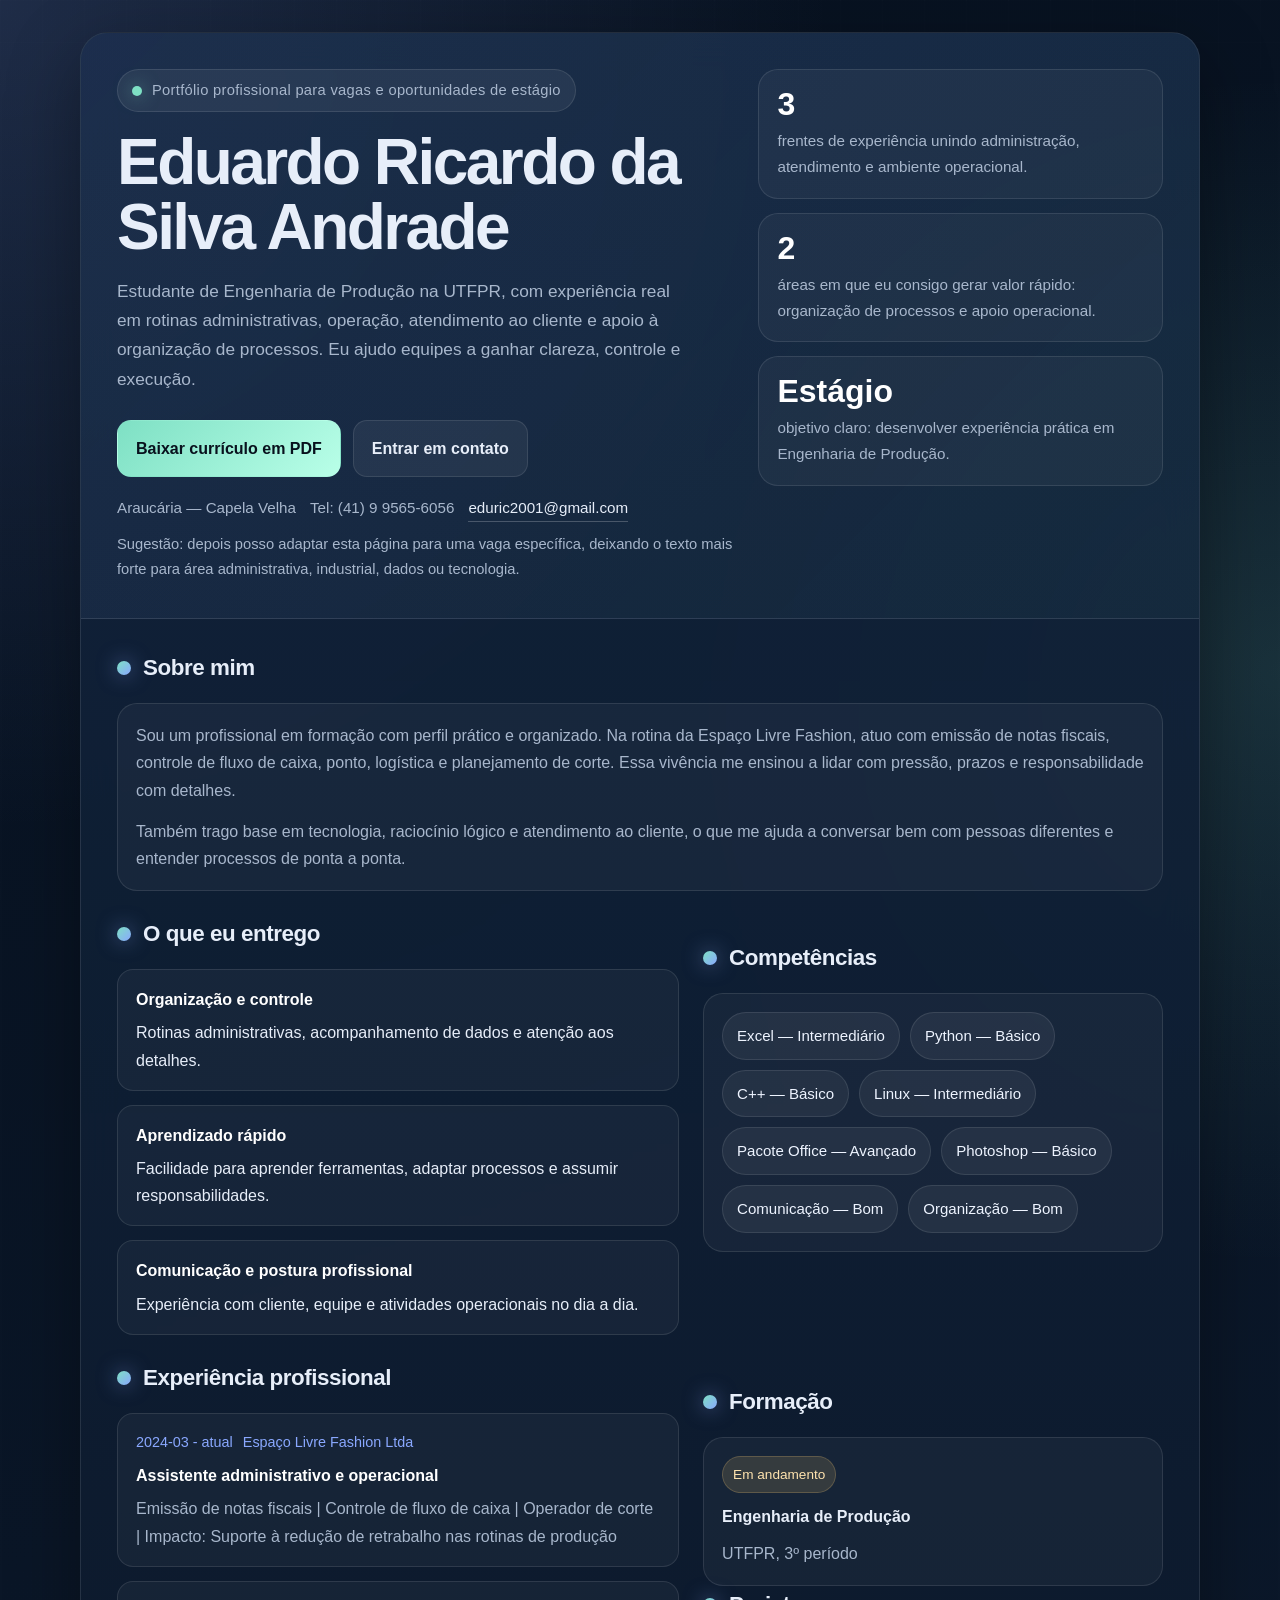
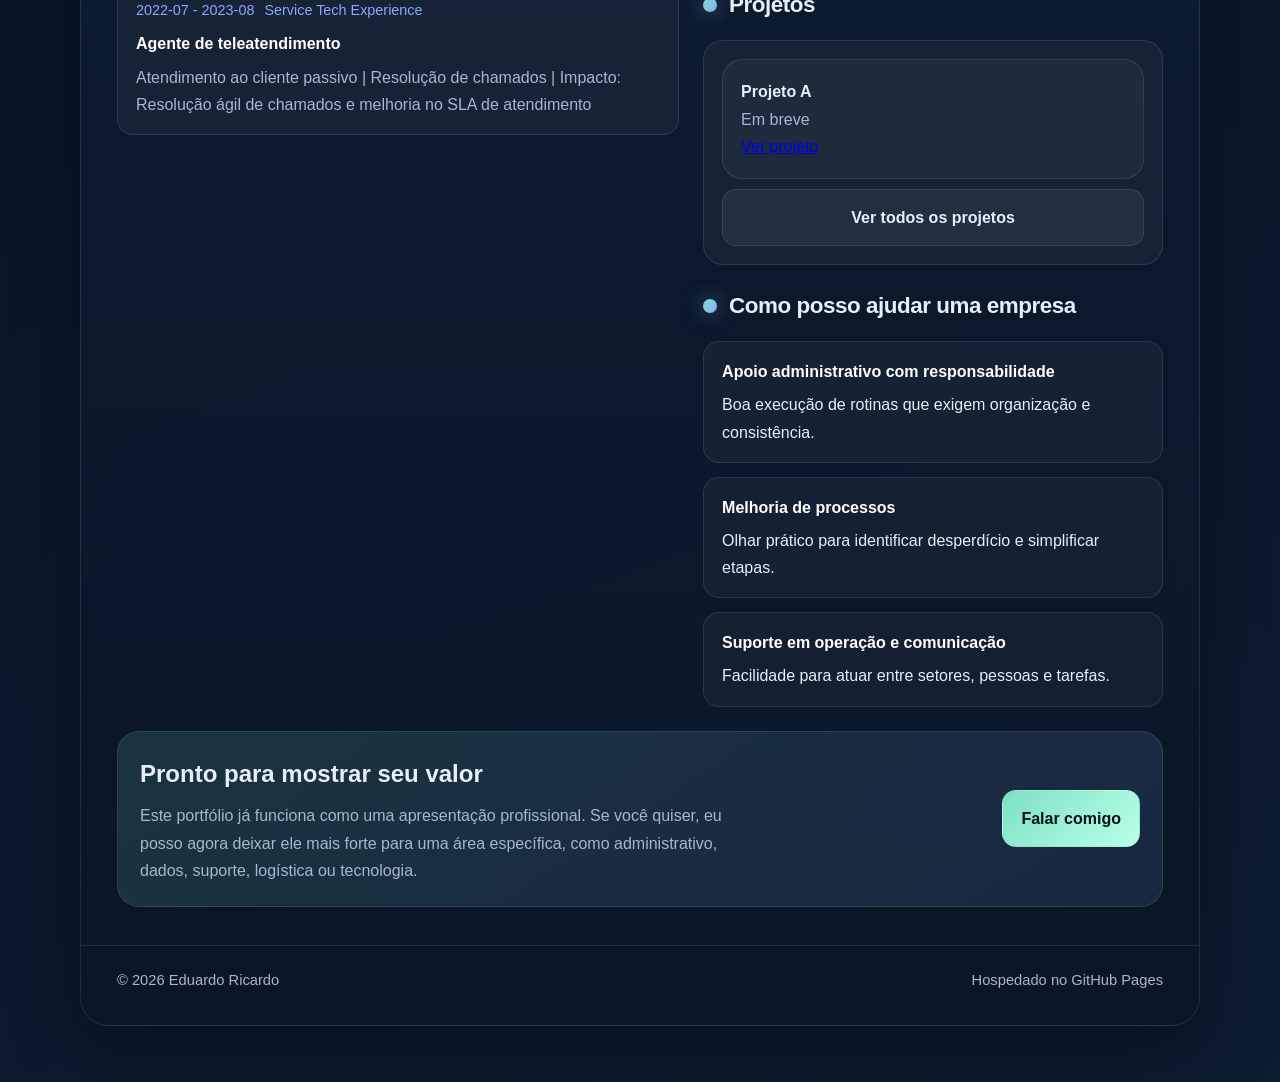
==== commit 7885cfa7: "Revert "Merge pull request #2 from Eduardo-Ricardo/feature/refatoracao-portfolio-home" This reverts " ====
--- a/index.html
+++ b/index.html
@@ -5,20 +5,15 @@
     <meta name="viewport" content="width=device-width, initial-scale=1.0">
     <meta name="description" content="Portfólio de Eduardo Ricardo: estudante de Engenharia de Produção, com experiência administrativa, operacional e tecnologia aplicada à melhoria de processos.">
     <title>Eduardo Ricardo | Portfólio</title>
-    <link rel="preconnect" href="https://fonts.googleapis.com">
-    <link rel="preconnect" href="https://fonts.gstatic.com" crossorigin>
-    <link href="https://fonts.googleapis.com/css2?family=Manrope:wght@400;500;600;700;800&family=Space+Grotesk:wght@500;600;700&display=swap" rel="stylesheet">
-    <link rel="stylesheet" href="https://cdnjs.cloudflare.com/ajax/libs/font-awesome/6.5.2/css/all.min.css" crossorigin="anonymous" referrerpolicy="no-referrer">
     <link rel="stylesheet" href="assets/css/styles.css">
 </head>
 <body>
     <main class="page">
         <div class="shell">
             <section class="hero">
-                <div class="hero-main">
+                <div>
                     <div class="eyebrow"><span></span> Portfólio profissional para vagas e oportunidades de estágio</div>
-                    <h1>Estudante de Eng. de Produção</h1>
-                    <p class="hero-name">Eduardo Ricardo da Silva Andrade</p>
+                    <h1>Eduardo Ricardo da Silva Andrade</h1>
                     <p class="headline">
                         Estudante de Engenharia de Produção na UTFPR, com experiência real em rotinas administrativas,
                         operação, atendimento ao cliente e apoio à organização de processos. Eu ajudo equipes a ganhar
@@ -26,8 +21,8 @@
                     </p>
 
                     <div class="cta-row">
-                        <a class="btn btn-primary" href="EDUARDO RICARDO - CURRICULO.pdf" download>Baixar Currículo</a>
-                        <a class="btn btn-secondary" href="mailto:eduric2001@gmail.com">Entrar em Contato</a>
+                        <a class="btn btn-primary" href="EDUARDO RICARDO - CURRICULO.pdf" download>Baixar currículo em PDF</a>
+                        <a class="btn btn-secondary" href="mailto:eduric2001@gmail.com">Entrar em contato</a>
                     </div>
 
                     <div class="contact-strip">
@@ -35,29 +30,24 @@
                         <span>Tel: (41) 9 9565-6056</span>
                         <a href="mailto:eduric2001@gmail.com">eduric2001@gmail.com</a>
                     </div>
+
+                    <p class="muted-note">
+                        Sugestão: depois posso adaptar esta página para uma vaga específica, deixando o texto mais forte para área administrativa, industrial, dados ou tecnologia.
+                    </p>
                 </div>
 
-                <div class="hero-highlights" aria-label="Áreas de destaque">
-                    <div class="highlight-badge">
-                        <i class="fa-solid fa-gear" aria-hidden="true"></i>
-                        <div>
-                            <strong>Operações &amp; Logística</strong>
-                            <p>Visão prática para fluxo, organização e execução.</p>
-                        </div>
+                <div class="stats">
+                    <div class="stat-card">
+                        <strong>3</strong>
+                        <p>frentes de experiência unindo administração, atendimento e ambiente operacional.</p>
                     </div>
-                    <div class="highlight-badge">
-                        <i class="fa-solid fa-chart-column" aria-hidden="true"></i>
-                        <div>
-                            <strong>Controlo Administrativo</strong>
-                            <p>Rotinas fiscais, caixa e acompanhamento de dados.</p>
-                        </div>
+                    <div class="stat-card">
+                        <strong>2</strong>
+                        <p>áreas em que eu consigo gerar valor rápido: organização de processos e apoio operacional.</p>
                     </div>
-                    <div class="highlight-badge">
-                        <i class="fa-solid fa-code" aria-hidden="true"></i>
-                        <div>
-                            <strong>Tecnologia &amp; Dados</strong>
-                            <p>Base sólida em programação e análise para processos.</p>
-                        </div>
+                    <div class="stat-card">
+                        <strong>Estágio</strong>
+                        <p>objetivo claro: desenvolver experiência prática em Engenharia de Produção.</p>
                     </div>
                 </div>
             </section>
@@ -65,16 +55,21 @@
             <div class="content">
                 <section>
                     <div class="section-title"><h2>Sobre mim</h2></div>
-                    <div class="panel" id="about-container">
+                    <div class="panel">
                         <p>
-                            Sou estudante de Engenharia de Produção na UTFPR, com um perfil prático e organizado construído através de vivência real no mercado. Atualmente, atuo na área administrativa e operacional, lidando com emissão de notas, controle de caixa, logística e planejamento e execução de corte de matéria-prima. Essa rotina me ensinou a trabalhar sob pressão, cumprir prazos e ter atenção aos detalhes. Além disso, tenho uma forte base em tecnologia (Python, C++ e Linux) e raciocínio lógico, o que me permite enxergar os processos de ponta a ponta e propor melhorias.
+                            Sou um profissional em formação com perfil prático e organizado. Na rotina da Espaço Livre Fashion,
+                            atuo com emissão de notas fiscais, controle de fluxo de caixa, ponto, logística e planejamento de corte.
+                            Essa vivência me ensinou a lidar com pressão, prazos e responsabilidade com detalhes.
+                        </p>
+                        <p style="margin-top: 14px;">
+                            Também trago base em tecnologia, raciocínio lógico e atendimento ao cliente, o que me ajuda a conversar
+                            bem com pessoas diferentes e entender processos de ponta a ponta.
                         </p>
                     </div>
                 </section>
 
-                <div class="masonry-layout">
-                    <div class="masonry-column">
-                        <section>
+                <div class="grid">
+                    <section>
                         <div class="section-title"><h2>O que eu entrego</h2></div>
                         <ul class="focus-list">
                             <li>
@@ -90,8 +85,28 @@
                                 Experiência com cliente, equipe e atividades operacionais no dia a dia.
                             </li>
                         </ul>
-                        </section>
+                    </section>
 
+                    <section>
+                        <div class="section-title"><h2>Competências</h2></div>
+                        <div class="panel">
+                            <div id="skills-container" class="badge-row">
+                                <span class="badge">Python</span>
+                                <span class="badge">C++</span>
+                                <span class="badge">Lógica de programação</span>
+                                <span class="badge">Linux</span>
+                                <span class="badge">Pacote Office</span>
+                                <span class="badge">Controle administrativo</span>
+                                <span class="badge">Atendimento ao cliente</span>
+                                <span class="badge">Organização de processos</span>
+                                <span class="badge">Photoshop básico</span>
+                            </div>
+                        </div>
+                    </section>
+                </div>
+
+                <div class="grid">
+                    <section>
                         <div class="section-title"><h2>Experiência profissional</h2></div>
                         <ul id="experience-container" class="timeline">
                             <li>
@@ -103,7 +118,7 @@
                                 </p>
                             </li>
                             <li>
-                                <div class="meta"><span>Jul 2022 - Ago 2023</span><span>Service Tech</span></div>
+                                <div class="meta"><span>Jul 2022 - Ago 2023</span><span>Service Tech Experience</span></div>
                                 <strong>Agente de teleatendimento</strong>
                                 <p>
                                     Atendimento ao cliente, suporte e resolução ágil de problemas técnicos e operacionais.
@@ -117,59 +132,60 @@
                                 </p>
                             </li>
                         </ul>
-                        </section>
-                    </div>
+                    </section>
 
-                    <div class="masonry-column">
-                        <section>
-                            <div class="section-title"><h2>Competências</h2></div>
-                            <div class="panel">
-                                <div id="skills-container" class="skills-groups">
-                                    <div class="skill-group">
-                                        <h3>Tecnologia &amp; Dados</h3>
-                                        <div class="badge-row">
-                                            <span class="badge">Python</span>
-                                            <span class="badge">C++</span>
-                                            <span class="badge">Linux</span>
-                                            <span class="badge">Excel Avançado</span>
-                                        </div>
-                                    </div>
-                                </div>
-                            </div>
-                        </section>
-
-                        <section>
+                    <section>
                         <div class="section-title"><h2>Formação</h2></div>
-                        <div id="education-container" class="panel education-card">
+                        <div id="education-container" class="panel project">
                             <span class="tag">Em andamento</span>
                             <strong>Engenharia de Produção</strong>
                             <p>
                                 Universidade Tecnológica Federal do Paraná (UTFPR), 2º período.
                             </p>
                         </div>
-                        </section>
 
                         <section>
                             <div class="section-title"><h2>Projetos</h2></div>
-                            <div id="projects-container" class="projects-grid">
-                                <article class="project-card">
-                                    <h3>Dashboard de indicadores operacionais</h3>
-                                    <p>Painel de acompanhamento de produção e ocorrências para dar visibilidade diária aos pontos críticos do processo.</p>
-                                    <div class="project-techs">
-                                        <span class="badge">Python</span>
-                                        <span class="badge">Excel</span>
-                                    </div>
-                                </article>
+                            <div id="projects-container" class="panel project">
+                                <p>Projetos serão listados aqui. Clique em Ver projetos para ver a página completa.</p>
+                                <a class="btn btn-secondary" href="projects.html">Ver projetos</a>
                             </div>
                         </section>
+
+                        <div class="section-title" style="margin-top: 22px;"><h2>Como posso ajudar uma empresa</h2></div>
+                        <ul class="steps">
+                            <li>
+                                <strong>Apoio administrativo com responsabilidade</strong>
+                                Boa execução de rotinas que exigem organização e consistência.
+                            </li>
+                            <li>
+                                <strong>Melhoria de processos</strong>
+                                Olhar prático para identificar desperdício e simplificar etapas.
+                            </li>
+                            <li>
+                                <strong>Suporte em operação e comunicação</strong>
+                                Facilidade para atuar entre setores, pessoas e tarefas.
+                            </li>
+                        </ul>
+                    </section>
+                </div>
+
+                <section>
+                    <div class="footer-cta">
+                        <div>
+                            <h2 style="margin-bottom: 8px;">Pronto para mostrar seu valor</h2>
+                            <p style="color: var(--muted); max-width: 70ch;">
+                                Este portfólio já funciona como uma apresentação profissional. Se você quiser, eu posso agora deixar ele mais forte para uma área específica, como administrativo, dados, suporte, logística ou tecnologia.
+                            </p>
+                        </div>
+                        <a class="btn btn-primary" href="mailto:eduric2001@gmail.com">Falar comigo</a>
                     </div>
-                </div>
+                </section>
             </div>
 
-            <footer class="site-footer">
-                <a href="https://www.linkedin.com/in/eduardo-ricardo-andrade" target="_blank" rel="noreferrer">LinkedIn</a>
-                <a href="https://github.com/Eduardo-Ricardo" target="_blank" rel="noreferrer">GitHub</a>
-                <a href="mailto:eduric2001@gmail.com">eduric2001@gmail.com</a>
+            <footer>
+                <span>© 2026 Eduardo Ricardo</span>
+                <span>Hospedado no GitHub Pages</span>
             </footer>
         </div>
     </main>
--- a/assets/css/styles.css
+++ b/assets/css/styles.css
@@ -1,14 +1,14 @@
 :root {
-    --bg: #061323;
-    --bg-soft: #0d2239;
-    --panel: rgba(11, 31, 52, 0.82);
-    --panel-strong: #153150;
-    --text: #eaf2ff;
-    --muted: #a9bfd8;
-    --line: rgba(255, 255, 255, 0.13);
-    --accent: #66e2c9;
-    --accent-2: #6fa7ff;
-    --accent-3: #f7c572;
+    --bg: #07111f;
+    --bg-soft: #0d1b2f;
+    --panel: rgba(13, 27, 47, 0.78);
+    --panel-strong: #12243d;
+    --text: #e7eef9;
+    --muted: #a8b7cc;
+    --line: rgba(255, 255, 255, 0.1);
+    --accent: #7ee0c4;
+    --accent-2: #8aa8ff;
+    --accent-3: #f6c86f;
     --shadow: 0 24px 70px rgba(0, 0, 0, 0.35);
 }
 
@@ -23,7 +23,7 @@
 }
 
 body {
-    font-family: "Manrope", sans-serif;
+    font-family: "Segoe UI", Tahoma, Geneva, Verdana, sans-serif;
     background:
         radial-gradient(circle at top left, rgba(138, 168, 255, 0.18), transparent 28%),
         radial-gradient(circle at right 25%, rgba(126, 224, 196, 0.14), transparent 25%),
@@ -92,17 +92,10 @@
 }
 
 h1 {
-    font-family: "Space Grotesk", sans-serif;
     font-size: clamp(2.4rem, 5vw, 4.6rem);
     line-height: 1.02;
     letter-spacing: -0.04em;
     margin-bottom: 16px;
-}
-
-.hero-name {
-    color: var(--accent);
-    font-weight: 700;
-    margin-bottom: 14px;
 }
 
 .headline {
@@ -161,13 +154,13 @@
     border-bottom: 1px solid rgba(255, 255, 255, 0.22);
 }
 
-.hero-highlights {
+.stats {
     display: grid;
     gap: 14px;
     align-content: start;
 }
 
-.highlight-badge,
+.stat-card,
 .panel {
     background: rgba(255, 255, 255, 0.04);
     border: 1px solid var(--line);
@@ -175,29 +168,15 @@
     padding: 18px;
 }
 
-.highlight-badge {
-    display: flex;
-    align-items: flex-start;
-    gap: 12px;
-}
-
-.highlight-badge i {
-    color: #09213a;
-    background: linear-gradient(145deg, var(--accent), #b8fff0);
-    width: 34px;
-    height: 34px;
-    border-radius: 10px;
-    display: grid;
-    place-items: center;
-    flex-shrink: 0;
-}
-
-.highlight-badge strong {
+.stat-card strong {
     display: block;
-    margin-bottom: 4px;
-}
-
-.highlight-badge p {
+    font-size: 2rem;
+    line-height: 1;
+    margin-bottom: 8px;
+    color: #fff;
+}
+
+.stat-card p {
     color: var(--muted);
     font-size: 0.95rem;
 }
@@ -206,18 +185,11 @@
     padding: 30px 36px 38px;
 }
 
-.masonry-layout {
-    display: flex;
+.grid {
+    display: grid;
+    grid-template-columns: 1.1fr 0.9fr;
     gap: 24px;
     margin-top: 24px;
-    align-items: flex-start;
-}
-
-.masonry-column {
-    flex: 1;
-    display: flex;
-    flex-direction: column;
-    gap: 24px;
 }
 
 section + section {
@@ -234,7 +206,6 @@
 .section-title h2 {
     font-size: 1.4rem;
     letter-spacing: -0.02em;
-    font-family: "Space Grotesk", sans-serif;
 }
 
 .section-title::before {
@@ -253,14 +224,16 @@
 }
 
 .focus-list,
-.timeline {
+.timeline,
+.steps {
     list-style: none;
     display: grid;
     gap: 14px;
 }
 
 .focus-list li,
-.timeline li {
+.timeline li,
+.steps li {
     background: rgba(255, 255, 255, 0.04);
     border: 1px solid var(--line);
     border-radius: 16px;
@@ -268,72 +241,17 @@
 }
 
 .focus-list strong,
-.timeline strong {
+.timeline strong,
+.steps strong {
     color: #fff;
     display: block;
     margin-bottom: 6px;
 }
 
-.timeline {
-    position: relative;
-    padding-left: 26px;
-}
-
-.timeline::before {
-    content: "";
-    position: absolute;
-    top: 12px;
-    bottom: 12px;
-    left: 8px;
-    width: 2px;
-    background: linear-gradient(180deg, var(--accent), var(--accent-2));
-}
-
-.timeline li {
-    position: relative;
-}
-
-.timeline li::before {
-    content: "";
-    position: absolute;
-    left: -24px;
-    top: 20px;
-    width: 12px;
-    height: 12px;
-    border-radius: 999px;
-    background: var(--accent-2);
-    border: 2px solid #d8e6ff;
-    box-shadow: 0 0 12px rgba(111, 167, 255, 0.5);
-}
-
 .badge-row {
     display: flex;
     flex-wrap: wrap;
     gap: 10px;
-}
-
-.skills-groups {
-    display: grid;
-    gap: 14px;
-}
-
-.skill-group {
-    padding-top: 14px;
-    border-top: 1px solid var(--line);
-}
-
-.skill-group:first-child {
-    padding-top: 0;
-    border-top: none;
-}
-
-.skill-group h3 {
-    font-size: 0.88rem;
-    font-weight: 800;
-    text-transform: uppercase;
-    letter-spacing: 0.08em;
-    color: var(--accent);
-    margin-bottom: 10px;
 }
 
 .badge {
@@ -354,12 +272,12 @@
     color: var(--accent-2);
 }
 
-.education-card {
-    display: grid;
-    gap: 10px;
-}
-
-.education-card .tag {
+.project {
+    display: grid;
+    gap: 10px;
+}
+
+.project .tag {
     display: inline-flex;
     width: fit-content;
     padding: 6px 10px;
@@ -370,69 +288,27 @@
     font-size: 0.85rem;
 }
 
-.projects-grid {
-    display: grid;
-    gap: 14px;
-}
-
-.project-card {
-    background: rgba(255, 255, 255, 0.04);
-    border: 1px solid var(--line);
-    border-radius: 18px;
-    padding: 18px;
-    display: grid;
-    gap: 10px;
-    transition: transform 0.2s ease, border-color 0.2s ease;
-}
-
-.project-card:hover {
-    transform: translateY(-2px);
-    border-color: rgba(102, 226, 201, 0.4);
-}
-
-.project-card h3 {
-    font-size: 1.06rem;
-    line-height: 1.3;
-    font-family: "Space Grotesk", sans-serif;
-}
-
-.project-card p {
-    color: var(--muted);
-    font-size: 0.94rem;
-}
-
-.project-techs {
-    display: flex;
-    flex-wrap: wrap;
-    gap: 8px;
-}
-
-.project-techs .badge {
-    font-size: 0.8rem;
-    padding: 6px 10px;
-}
-
-.site-footer {
+.footer-cta {
+    margin-top: 24px;
+    padding: 22px;
+    border-radius: 22px;
+    background: linear-gradient(135deg, rgba(126, 224, 196, 0.14), rgba(138, 168, 255, 0.12));
+    border: 1px solid var(--line);
+    display: flex;
+    justify-content: space-between;
+    gap: 18px;
+    align-items: center;
+}
+
+footer {
     padding: 22px 36px 32px;
     color: var(--muted);
     border-top: 1px solid var(--line);
     font-size: 0.92rem;
     display: flex;
-    justify-content: center;
+    justify-content: space-between;
     gap: 16px;
     flex-wrap: wrap;
-}
-
-.site-footer a {
-    color: var(--text);
-    text-decoration: none;
-    border-bottom: 1px solid rgba(255, 255, 255, 0.25);
-    padding-bottom: 2px;
-}
-
-.site-footer a:hover {
-    color: var(--accent);
-    border-bottom-color: var(--accent);
 }
 
 .muted-note {
@@ -443,18 +319,15 @@
 
 @media (max-width: 900px) {
     .hero,
-    .masonry-layout {
+    .grid,
+    .footer-cta {
         grid-template-columns: 1fr;
         display: grid;
     }
 
-    .masonry-column {
-        gap: 20px;
-    }
-
     .hero,
     .content,
-    .site-footer {
+    footer {
         padding-left: 22px;
         padding-right: 22px;
     }
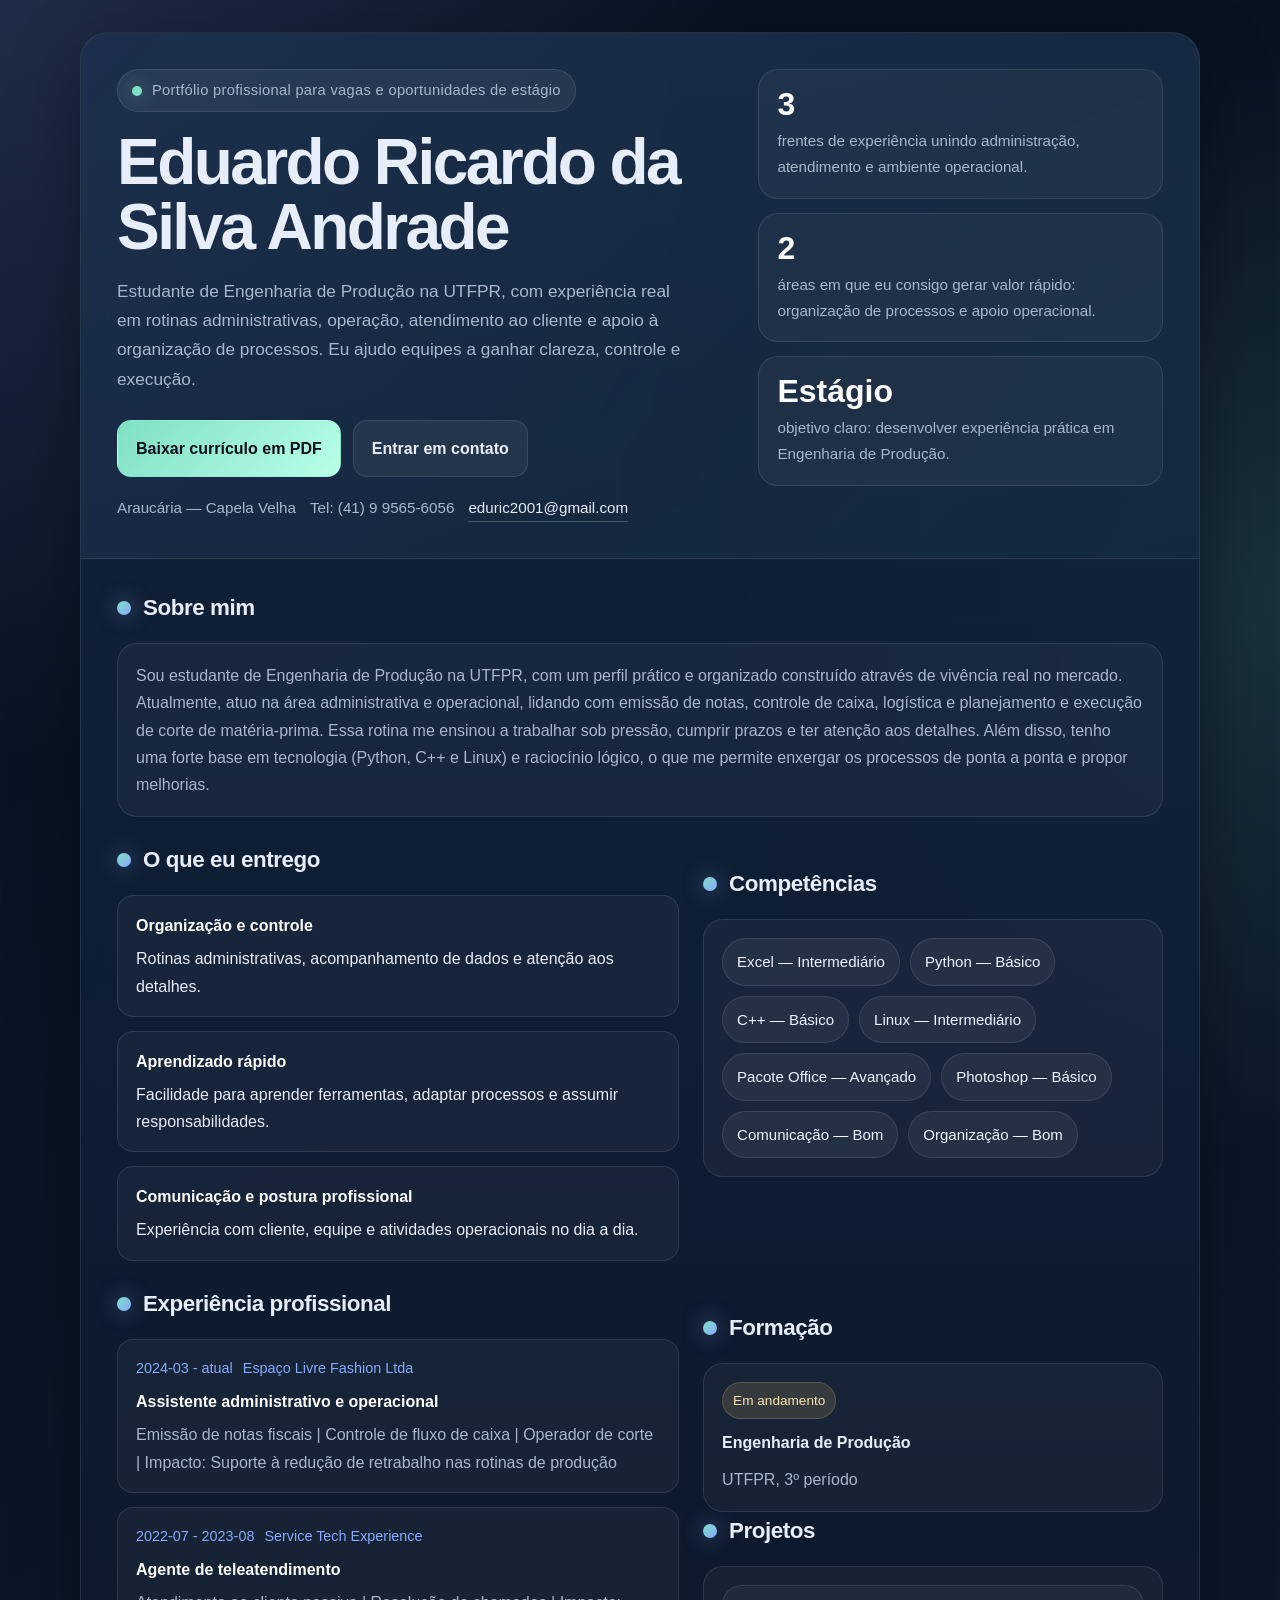
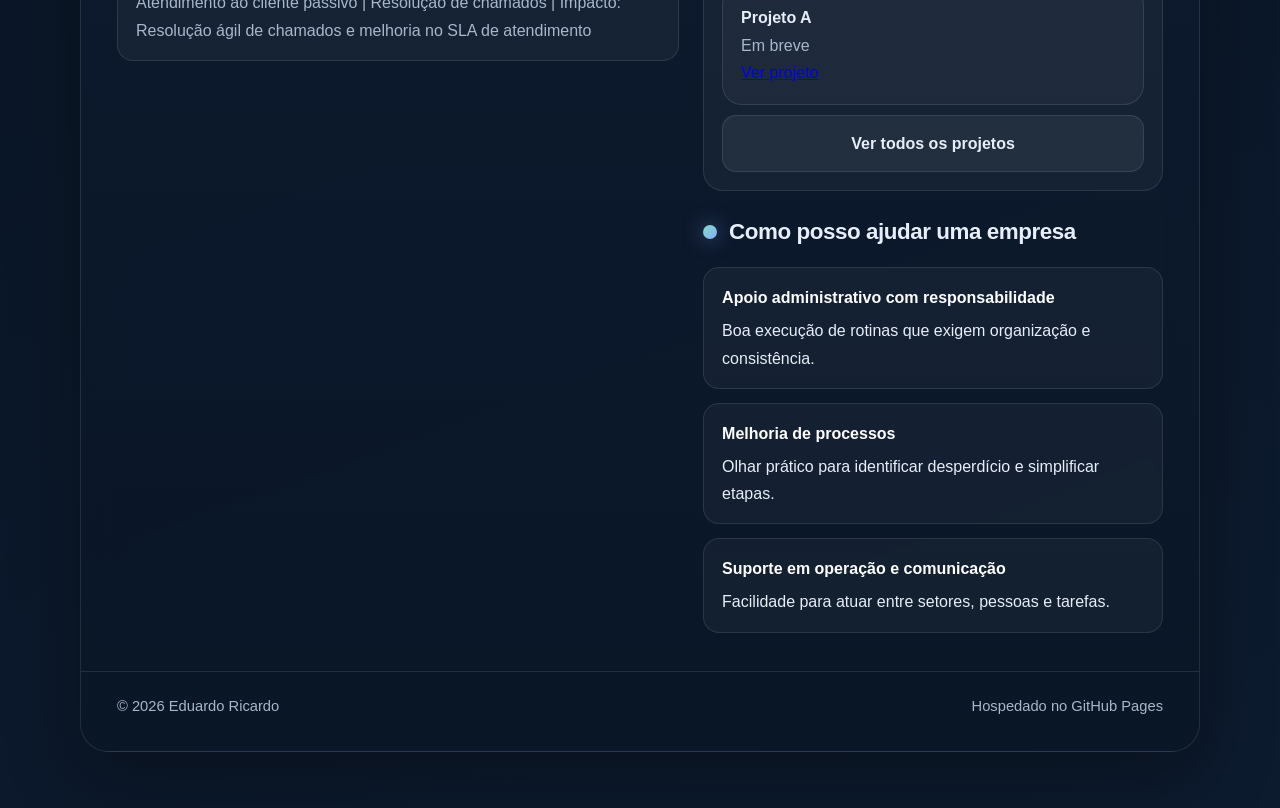
==== commit 36733e1e: "etapa-1/limpeza-textual" ====
--- a/index.html
+++ b/index.html
@@ -30,10 +30,7 @@
                         <span>Tel: (41) 9 9565-6056</span>
                         <a href="mailto:eduric2001@gmail.com">eduric2001@gmail.com</a>
                     </div>
-
-                    <p class="muted-note">
-                        Sugestão: depois posso adaptar esta página para uma vaga específica, deixando o texto mais forte para área administrativa, industrial, dados ou tecnologia.
-                    </p>
+                
                 </div>
 
                 <div class="stats">
@@ -57,13 +54,7 @@
                     <div class="section-title"><h2>Sobre mim</h2></div>
                     <div class="panel">
                         <p>
-                            Sou um profissional em formação com perfil prático e organizado. Na rotina da Espaço Livre Fashion,
-                            atuo com emissão de notas fiscais, controle de fluxo de caixa, ponto, logística e planejamento de corte.
-                            Essa vivência me ensinou a lidar com pressão, prazos e responsabilidade com detalhes.
-                        </p>
-                        <p style="margin-top: 14px;">
-                            Também trago base em tecnologia, raciocínio lógico e atendimento ao cliente, o que me ajuda a conversar
-                            bem com pessoas diferentes e entender processos de ponta a ponta.
+                            Sou estudante de Engenharia de Produção na UTFPR, com um perfil prático e organizado construído através de vivência real no mercado. Atualmente, atuo na área administrativa e operacional, lidando com emissão de notas, controle de caixa, logística e planejamento e execução de corte de matéria-prima. Essa rotina me ensinou a trabalhar sob pressão, cumprir prazos e ter atenção aos detalhes. Além disso, tenho uma forte base em tecnologia (Python, C++ e Linux) e raciocínio lógico, o que me permite enxergar os processos de ponta a ponta e propor melhorias.
                         </p>
                     </div>
                 </section>
@@ -170,17 +161,7 @@
                     </section>
                 </div>
 
-                <section>
-                    <div class="footer-cta">
-                        <div>
-                            <h2 style="margin-bottom: 8px;">Pronto para mostrar seu valor</h2>
-                            <p style="color: var(--muted); max-width: 70ch;">
-                                Este portfólio já funciona como uma apresentação profissional. Se você quiser, eu posso agora deixar ele mais forte para uma área específica, como administrativo, dados, suporte, logística ou tecnologia.
-                            </p>
-                        </div>
-                        <a class="btn btn-primary" href="mailto:eduric2001@gmail.com">Falar comigo</a>
-                    </div>
-                </section>
+                
             </div>
 
             <footer>
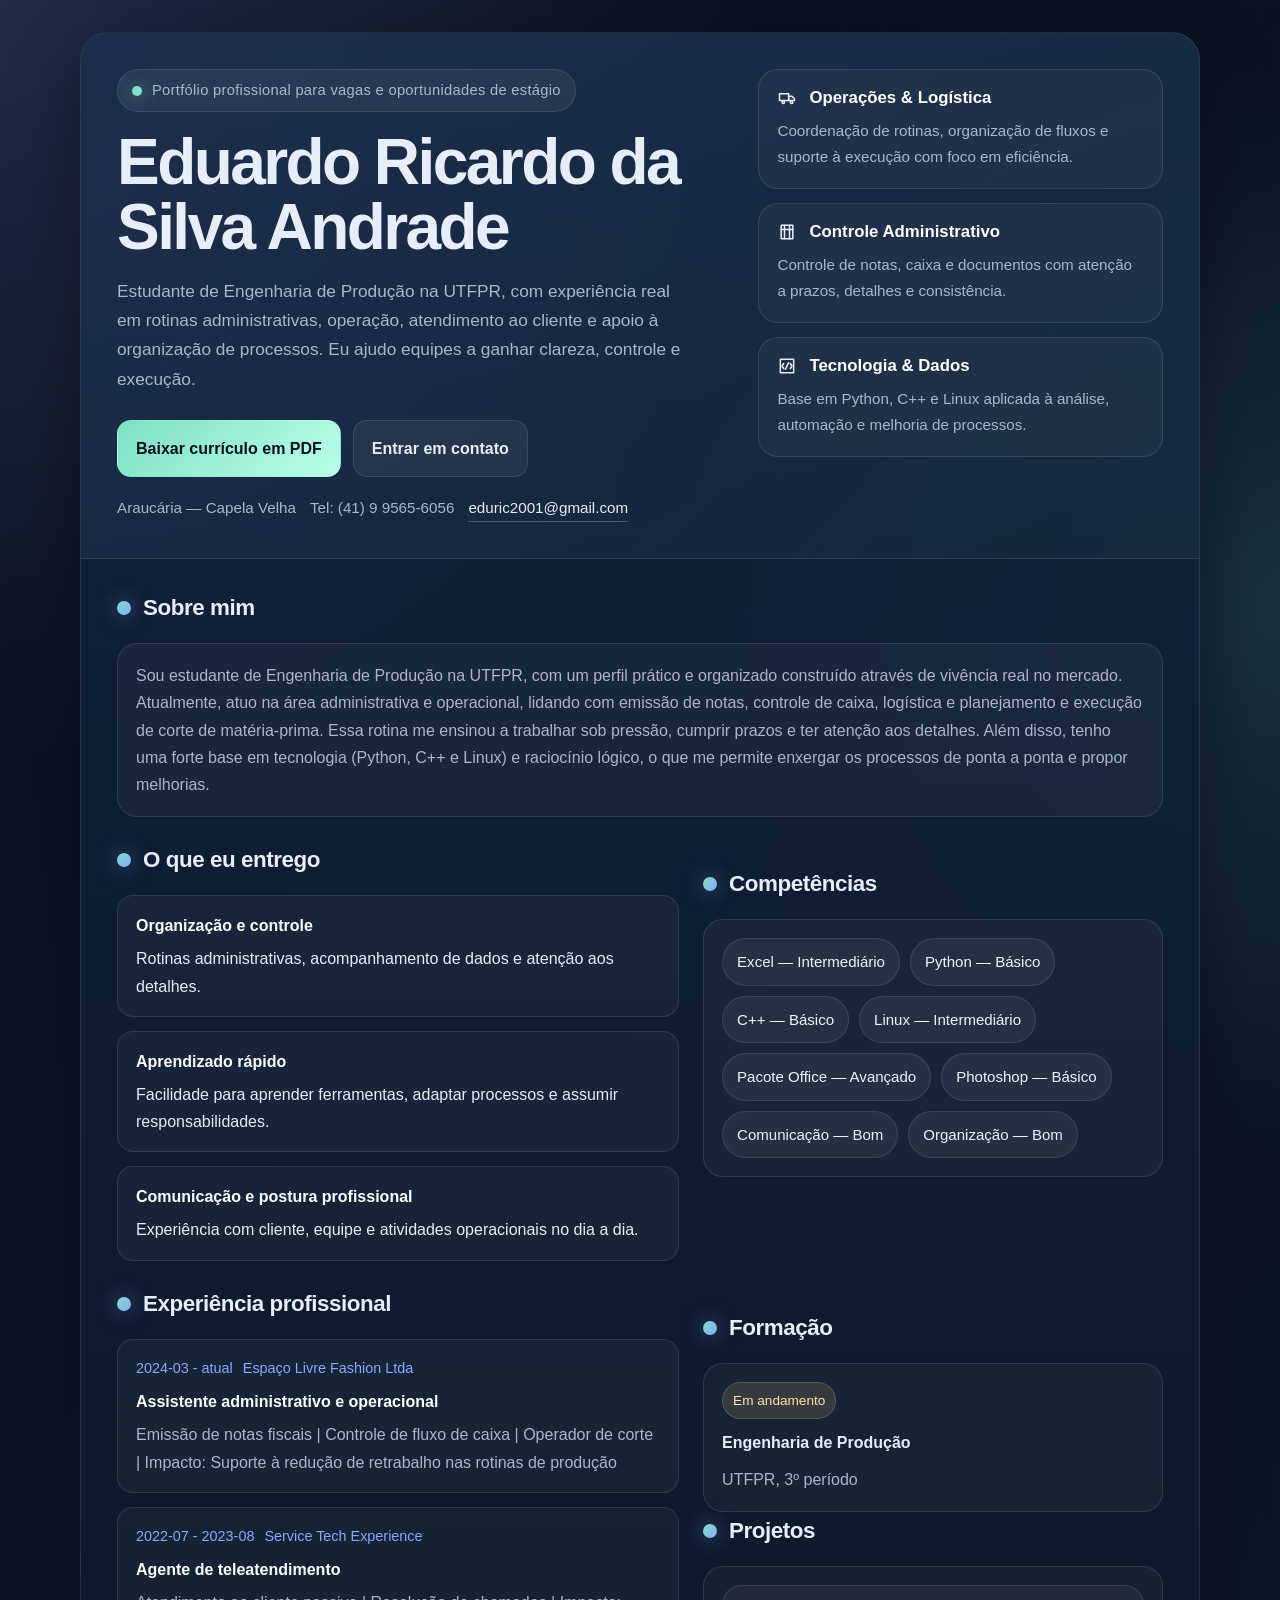
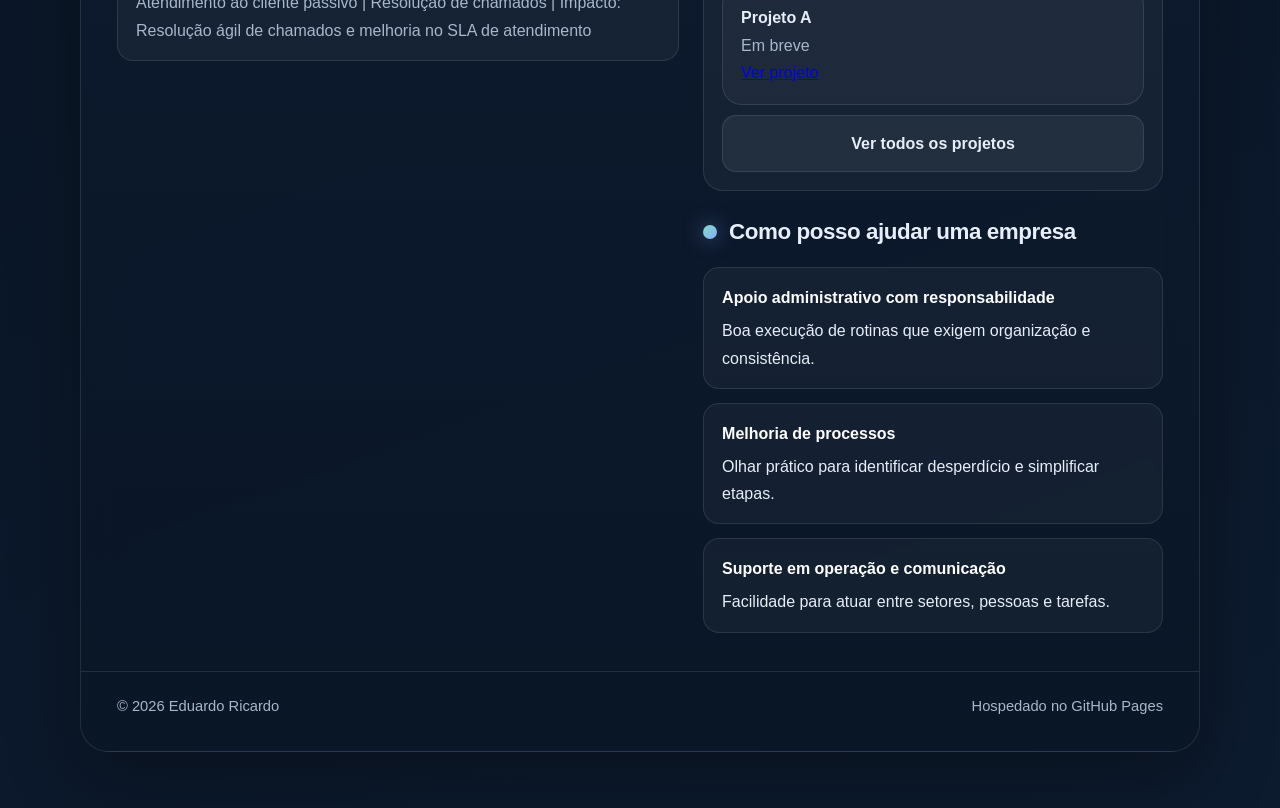
==== commit 4427ba0b: "etapa-2/badges-hero" ====
--- a/index.html
+++ b/index.html
@@ -35,16 +35,40 @@
 
                 <div class="stats">
                     <div class="stat-card">
-                        <strong>3</strong>
-                        <p>frentes de experiência unindo administração, atendimento e ambiente operacional.</p>
+                        <div class="stat-card-head">
+                            <svg width="20" height="20" viewBox="0 0 24 24" fill="none" stroke="currentColor" stroke-width="1.8" stroke-linecap="round" stroke-linejoin="round" aria-hidden="true">
+                                <path d="M3 7h11v8H3z" />
+                                <path d="M14 10h4l3 3v2h-7z" />
+                                <circle cx="7.5" cy="17" r="1.5" />
+                                <circle cx="17.5" cy="17" r="1.5" />
+                            </svg>
+                            <strong>Operações &amp; Logística</strong>
+                        </div>
+                        <p>Coordenação de rotinas, organização de fluxos e suporte à execução com foco em eficiência.</p>
                     </div>
                     <div class="stat-card">
-                        <strong>2</strong>
-                        <p>áreas em que eu consigo gerar valor rápido: organização de processos e apoio operacional.</p>
+                        <div class="stat-card-head">
+                            <svg width="20" height="20" viewBox="0 0 24 24" fill="none" stroke="currentColor" stroke-width="1.8" stroke-linecap="round" stroke-linejoin="round" aria-hidden="true">
+                                <path d="M5 4h14v16H5z" />
+                                <path d="M5 9h14" />
+                                <path d="M9 4v16" />
+                                <path d="M15 4v16" />
+                            </svg>
+                            <strong>Controle Administrativo</strong>
+                        </div>
+                        <p>Controle de notas, caixa e documentos com atenção a prazos, detalhes e consistência.</p>
                     </div>
                     <div class="stat-card">
-                        <strong>Estágio</strong>
-                        <p>objetivo claro: desenvolver experiência prática em Engenharia de Produção.</p>
+                        <div class="stat-card-head">
+                            <svg width="20" height="20" viewBox="0 0 24 24" fill="none" stroke="currentColor" stroke-width="1.8" stroke-linecap="round" stroke-linejoin="round" aria-hidden="true">
+                                <path d="M4 4h16v16H4z" />
+                                <path d="M8 9l-2 3 2 3" />
+                                <path d="M16 9l2 3-2 3" />
+                                <path d="M10 16l4-8" />
+                            </svg>
+                            <strong>Tecnologia &amp; Dados</strong>
+                        </div>
+                        <p>Base em Python, C++ e Linux aplicada à análise, automação e melhoria de processos.</p>
                     </div>
                 </div>
             </section>
--- a/assets/css/styles.css
+++ b/assets/css/styles.css
@@ -168,11 +168,23 @@
     padding: 18px;
 }
 
+.stat-card-head {
+    display: flex;
+    align-items: center;
+    gap: 12px;
+    margin-bottom: 10px;
+}
+
+.stat-card-head svg {
+    width: 20px;
+    height: 20px;
+    flex-shrink: 0;
+}
+
 .stat-card strong {
     display: block;
-    font-size: 2rem;
-    line-height: 1;
-    margin-bottom: 8px;
+    font-size: 1.05rem;
+    line-height: 1.2;
     color: #fff;
 }
 
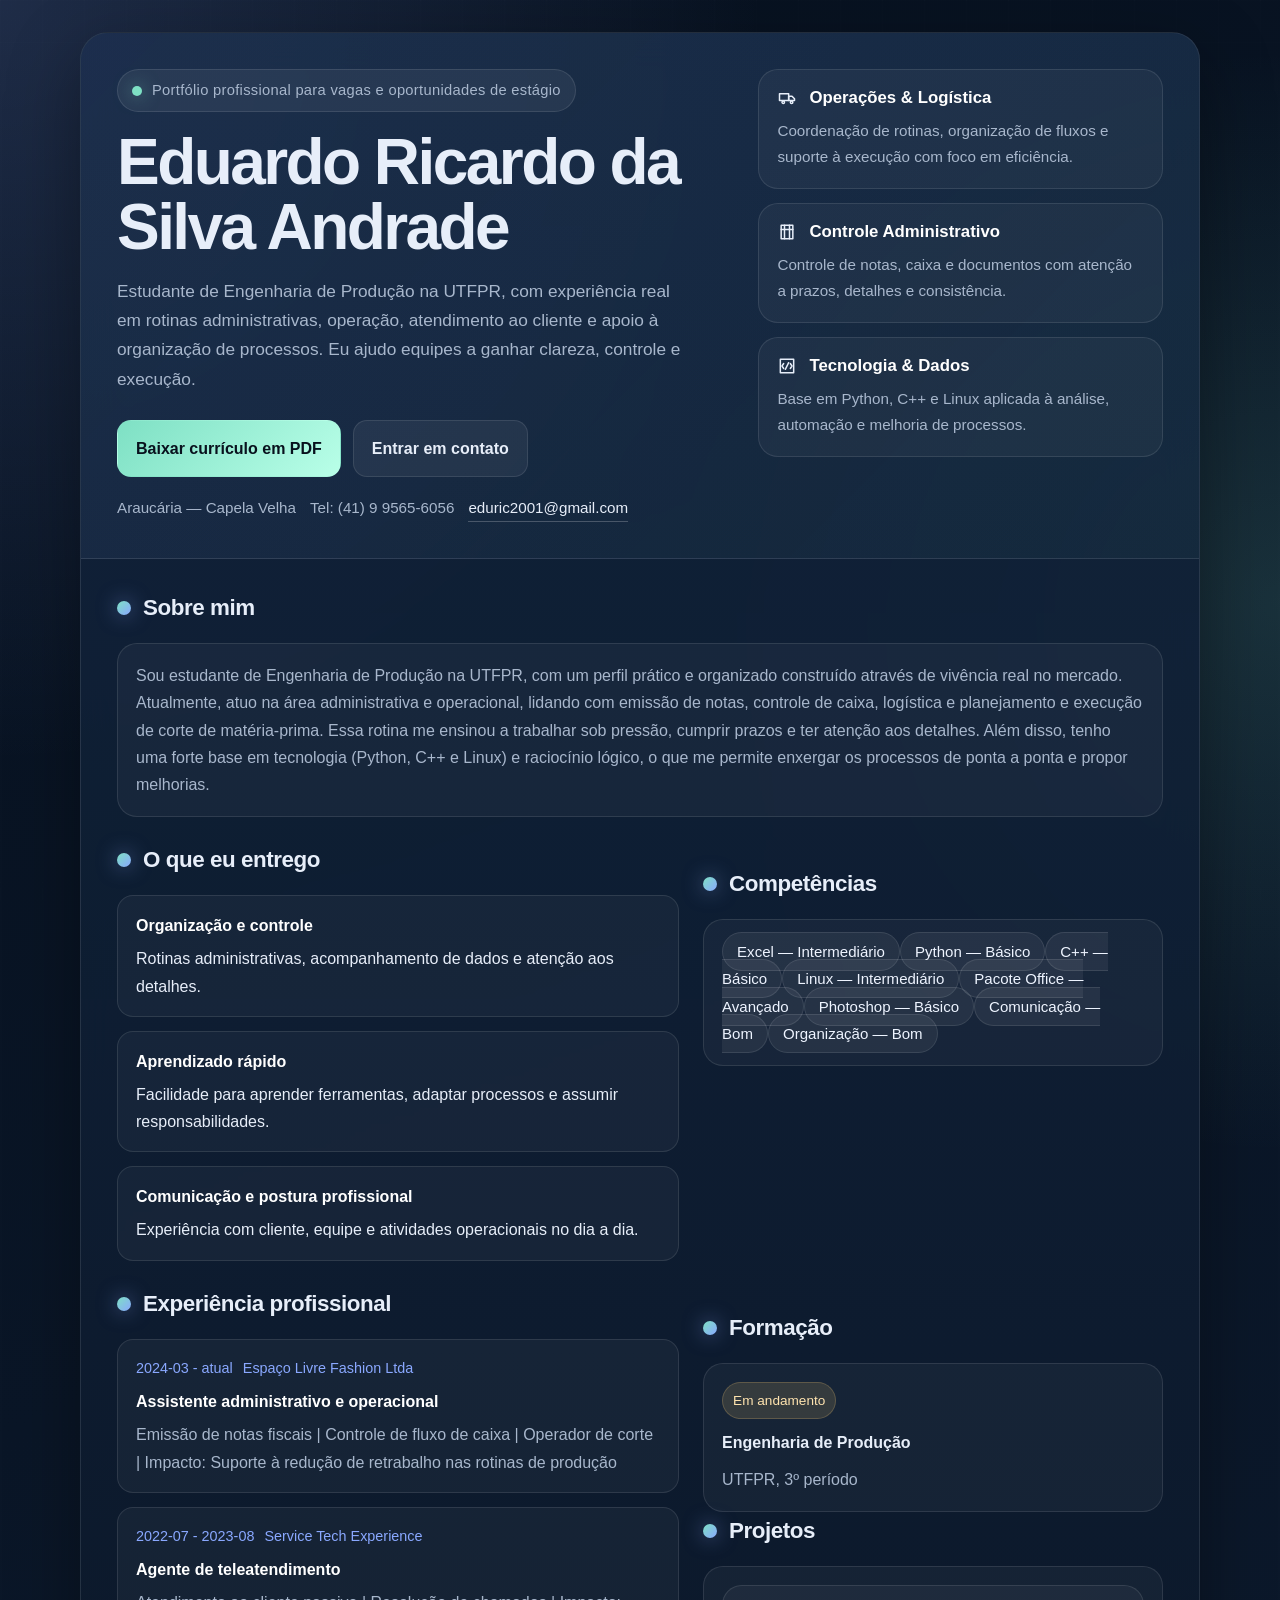
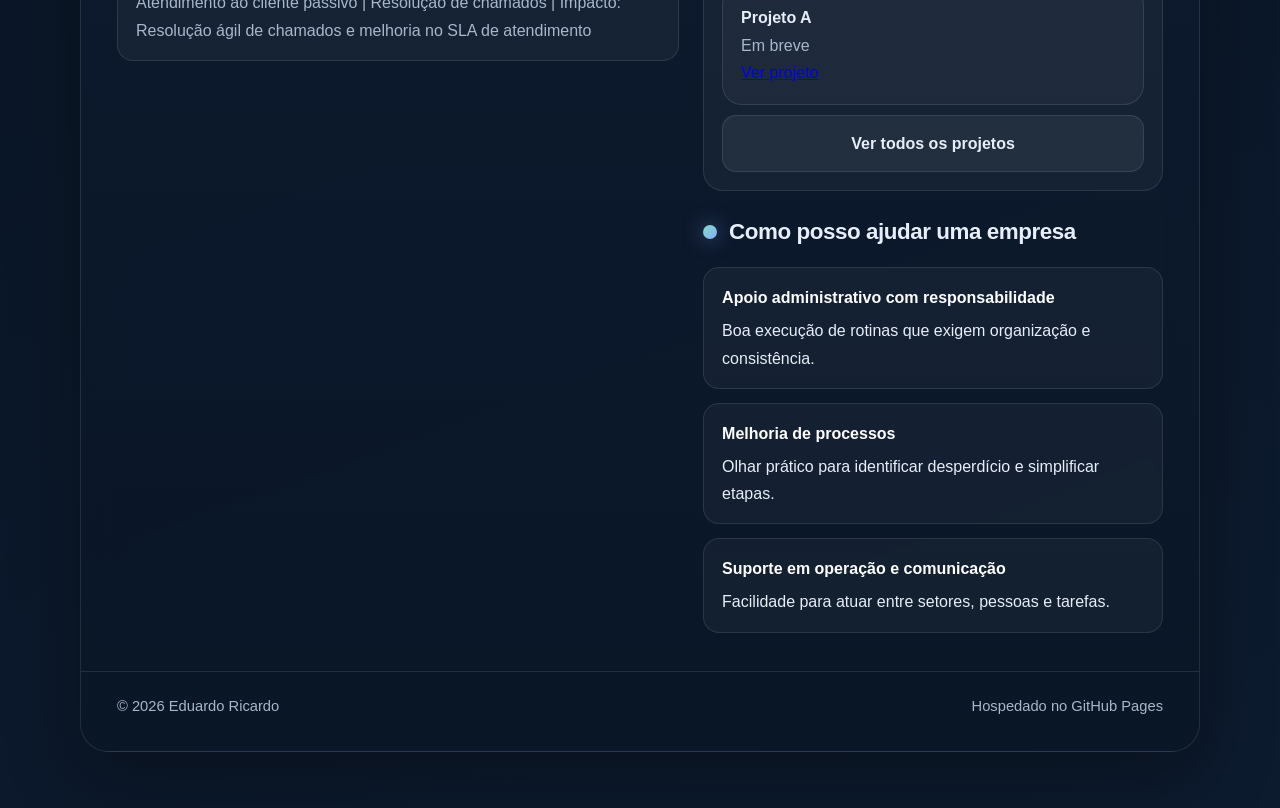
==== commit 0f49ed55: "etapa-3/competencias-categorias" ====
--- a/index.html
+++ b/index.html
@@ -105,16 +105,44 @@
                     <section>
                         <div class="section-title"><h2>Competências</h2></div>
                         <div class="panel">
-                            <div id="skills-container" class="badge-row">
-                                <span class="badge">Python</span>
-                                <span class="badge">C++</span>
-                                <span class="badge">Lógica de programação</span>
-                                <span class="badge">Linux</span>
-                                <span class="badge">Pacote Office</span>
-                                <span class="badge">Controle administrativo</span>
-                                <span class="badge">Atendimento ao cliente</span>
-                                <span class="badge">Organização de processos</span>
-                                <span class="badge">Photoshop básico</span>
+                            <div id="skills-container" class="skills-groups">
+                                <div class="badge-group">
+                                    <strong class="badge-group-title">Tecnologia &amp; Dados</strong>
+                                    <div class="badge-row badge-group-items">
+                                        <span class="badge">Python</span>
+                                        <span class="badge">C++</span>
+                                        <span class="badge">Linux</span>
+                                        <span class="badge">Excel Avançado</span>
+                                    </div>
+                                </div>
+
+                                <div class="badge-group">
+                                    <strong class="badge-group-title">Gestão &amp; Operações</strong>
+                                    <div class="badge-row badge-group-items">
+                                        <span class="badge">Controlo Administrativo</span>
+                                        <span class="badge">Logística</span>
+                                        <span class="badge">PCP/Produção</span>
+                                        <span class="badge">Rotinas Fiscais</span>
+                                    </div>
+                                </div>
+
+                                <div class="badge-group">
+                                    <strong class="badge-group-title">Ferramentas</strong>
+                                    <div class="badge-row badge-group-items">
+                                        <span class="badge">Pacote Office</span>
+                                        <span class="badge">Photoshop</span>
+                                        <span class="badge">Illustrator</span>
+                                    </div>
+                                </div>
+
+                                <div class="badge-group">
+                                    <strong class="badge-group-title">Soft Skills</strong>
+                                    <div class="badge-row badge-group-items">
+                                        <span class="badge">Organização</span>
+                                        <span class="badge">Comunicação</span>
+                                        <span class="badge">Resolução de Problemas</span>
+                                    </div>
+                                </div>
                             </div>
                         </div>
                     </section>
--- a/assets/css/styles.css
+++ b/assets/css/styles.css
@@ -266,6 +266,21 @@
     gap: 10px;
 }
 
+.badge-group {
+    display: grid;
+    gap: 10px;
+}
+
+.badge-group-title {
+    color: #fff;
+    font-size: 0.98rem;
+    letter-spacing: -0.01em;
+}
+
+.badge-group-items {
+    gap: 8px;
+}
+
 .badge {
     padding: 10px 14px;
     border-radius: 999px;
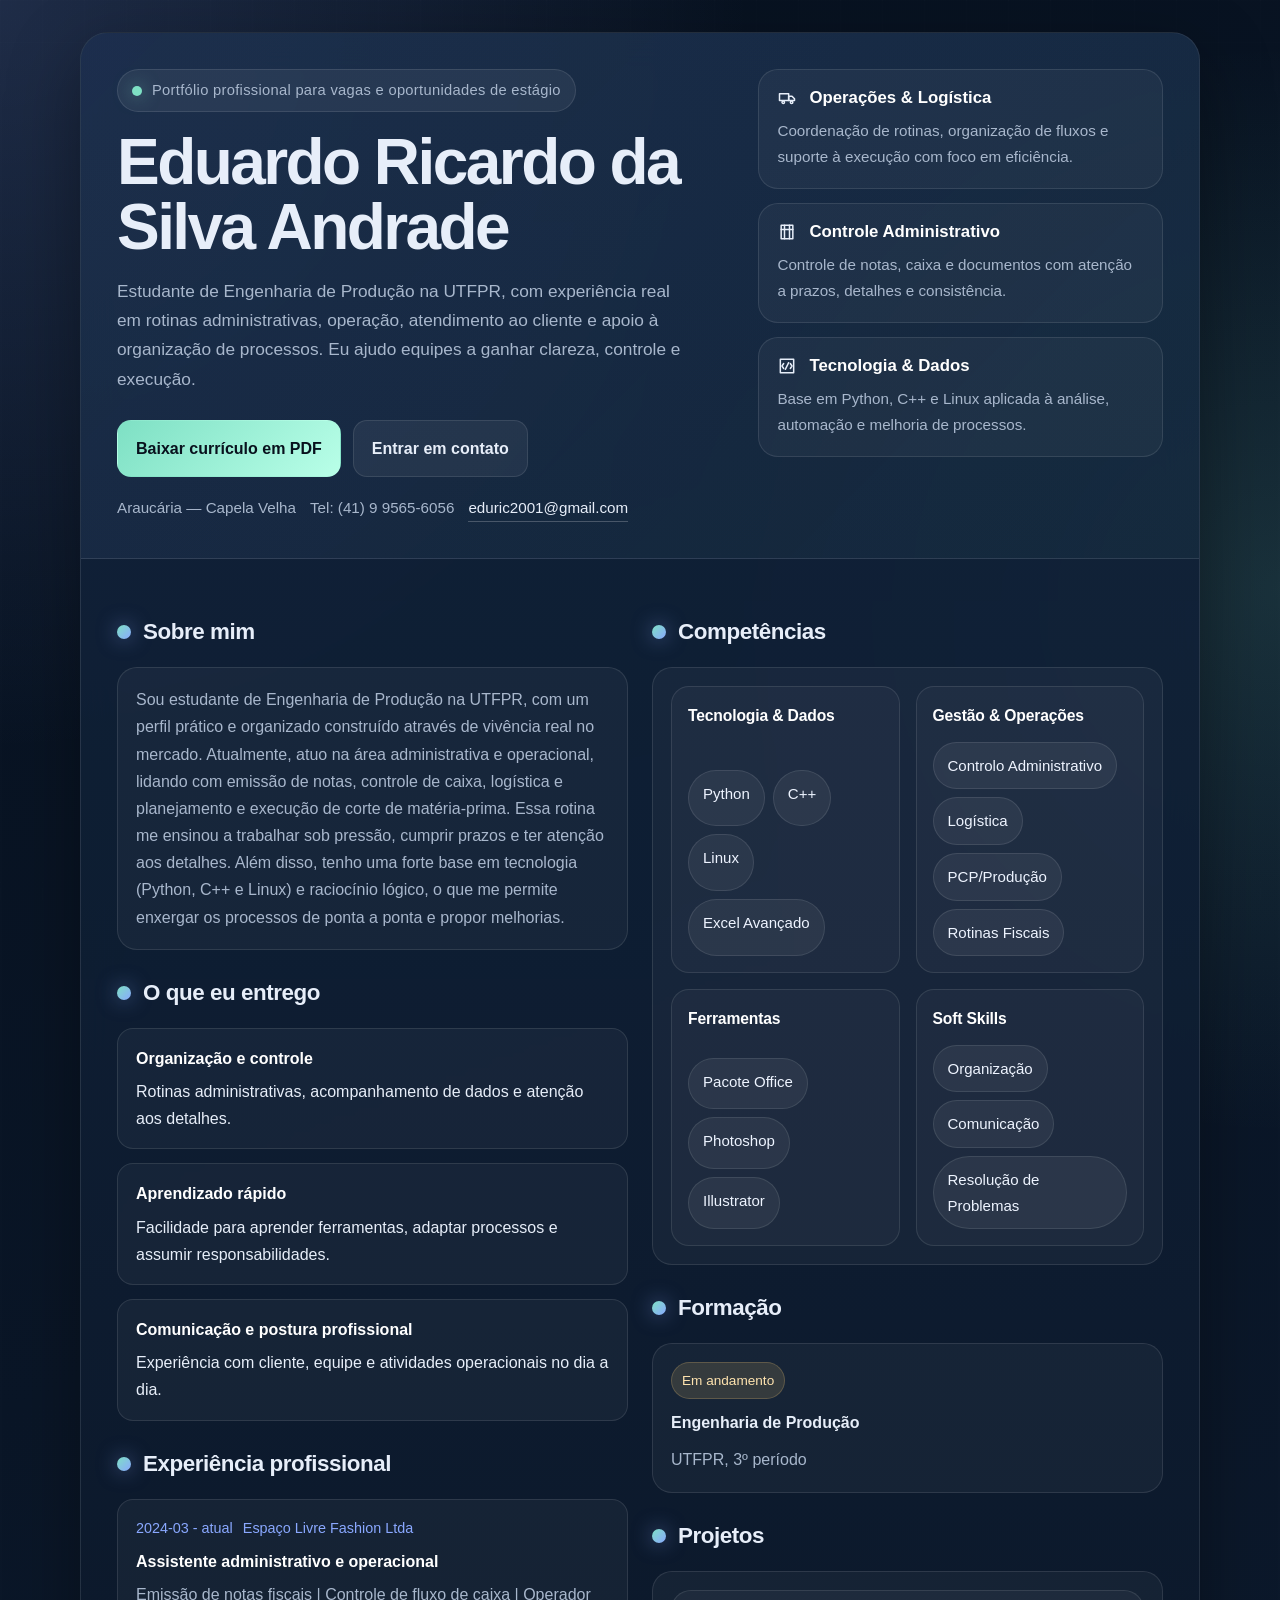
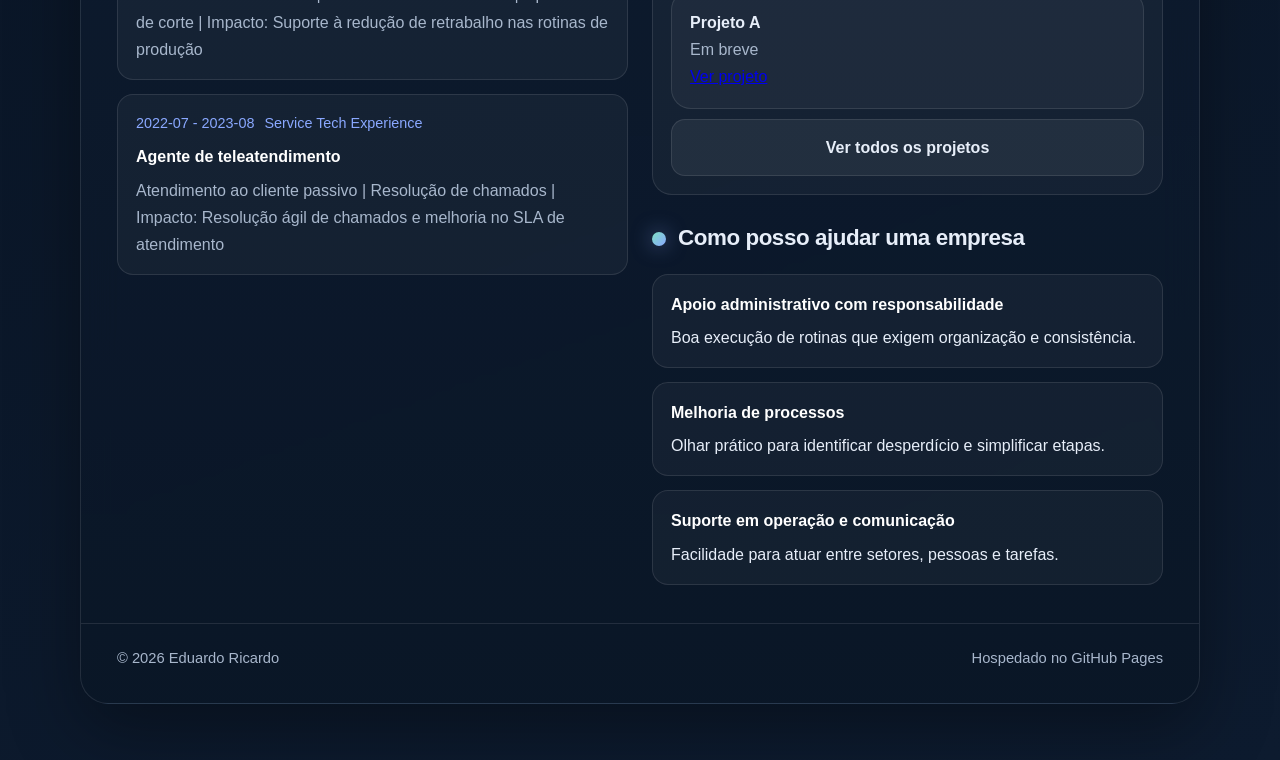
==== commit cfdbdd5e: "etapa-4/layout-duas-colunas" ====
--- a/index.html
+++ b/index.html
@@ -1,227 +1,230 @@
-<!DOCTYPE html>
-<html lang="pt-br">
-<head>
-    <meta charset="UTF-8">
-    <meta name="viewport" content="width=device-width, initial-scale=1.0">
-    <meta name="description" content="Portfólio de Eduardo Ricardo: estudante de Engenharia de Produção, com experiência administrativa, operacional e tecnologia aplicada à melhoria de processos.">
-    <title>Eduardo Ricardo | Portfólio</title>
-    <link rel="stylesheet" href="assets/css/styles.css">
-</head>
-<body>
-    <main class="page">
-        <div class="shell">
-            <section class="hero">
-                <div>
-                    <div class="eyebrow"><span></span> Portfólio profissional para vagas e oportunidades de estágio</div>
-                    <h1>Eduardo Ricardo da Silva Andrade</h1>
-                    <p class="headline">
-                        Estudante de Engenharia de Produção na UTFPR, com experiência real em rotinas administrativas,
-                        operação, atendimento ao cliente e apoio à organização de processos. Eu ajudo equipes a ganhar
-                        clareza, controle e execução.
-                    </p>
-
-                    <div class="cta-row">
-                        <a class="btn btn-primary" href="EDUARDO RICARDO - CURRICULO.pdf" download>Baixar currículo em PDF</a>
-                        <a class="btn btn-secondary" href="mailto:eduric2001@gmail.com">Entrar em contato</a>
-                    </div>
-
-                    <div class="contact-strip">
-                        <span>Araucária — Capela Velha</span>
-                        <span>Tel: (41) 9 9565-6056</span>
-                        <a href="mailto:eduric2001@gmail.com">eduric2001@gmail.com</a>
-                    </div>
-                
-                </div>
-
-                <div class="stats">
-                    <div class="stat-card">
-                        <div class="stat-card-head">
-                            <svg width="20" height="20" viewBox="0 0 24 24" fill="none" stroke="currentColor" stroke-width="1.8" stroke-linecap="round" stroke-linejoin="round" aria-hidden="true">
-                                <path d="M3 7h11v8H3z" />
-                                <path d="M14 10h4l3 3v2h-7z" />
-                                <circle cx="7.5" cy="17" r="1.5" />
-                                <circle cx="17.5" cy="17" r="1.5" />
-                            </svg>
-                            <strong>Operações &amp; Logística</strong>
-                        </div>
-                        <p>Coordenação de rotinas, organização de fluxos e suporte à execução com foco em eficiência.</p>
-                    </div>
-                    <div class="stat-card">
-                        <div class="stat-card-head">
-                            <svg width="20" height="20" viewBox="0 0 24 24" fill="none" stroke="currentColor" stroke-width="1.8" stroke-linecap="round" stroke-linejoin="round" aria-hidden="true">
-                                <path d="M5 4h14v16H5z" />
-                                <path d="M5 9h14" />
-                                <path d="M9 4v16" />
-                                <path d="M15 4v16" />
-                            </svg>
-                            <strong>Controle Administrativo</strong>
-                        </div>
-                        <p>Controle de notas, caixa e documentos com atenção a prazos, detalhes e consistência.</p>
-                    </div>
-                    <div class="stat-card">
-                        <div class="stat-card-head">
-                            <svg width="20" height="20" viewBox="0 0 24 24" fill="none" stroke="currentColor" stroke-width="1.8" stroke-linecap="round" stroke-linejoin="round" aria-hidden="true">
-                                <path d="M4 4h16v16H4z" />
-                                <path d="M8 9l-2 3 2 3" />
-                                <path d="M16 9l2 3-2 3" />
-                                <path d="M10 16l4-8" />
-                            </svg>
-                            <strong>Tecnologia &amp; Dados</strong>
-                        </div>
-                        <p>Base em Python, C++ e Linux aplicada à análise, automação e melhoria de processos.</p>
-                    </div>
-                </div>
-            </section>
-
-            <div class="content">
-                <section>
-                    <div class="section-title"><h2>Sobre mim</h2></div>
-                    <div class="panel">
-                        <p>
-                            Sou estudante de Engenharia de Produção na UTFPR, com um perfil prático e organizado construído através de vivência real no mercado. Atualmente, atuo na área administrativa e operacional, lidando com emissão de notas, controle de caixa, logística e planejamento e execução de corte de matéria-prima. Essa rotina me ensinou a trabalhar sob pressão, cumprir prazos e ter atenção aos detalhes. Além disso, tenho uma forte base em tecnologia (Python, C++ e Linux) e raciocínio lógico, o que me permite enxergar os processos de ponta a ponta e propor melhorias.
-                        </p>
-                    </div>
-                </section>
-
-                <div class="grid">
-                    <section>
-                        <div class="section-title"><h2>O que eu entrego</h2></div>
-                        <ul class="focus-list">
-                            <li>
-                                <strong>Organização e controle</strong>
-                                Rotinas administrativas, acompanhamento de dados e atenção aos detalhes.
-                            </li>
-                            <li>
-                                <strong>Aprendizado rápido</strong>
-                                Facilidade para aprender ferramentas, adaptar processos e assumir responsabilidades.
-                            </li>
-                            <li>
-                                <strong>Comunicação e postura profissional</strong>
-                                Experiência com cliente, equipe e atividades operacionais no dia a dia.
-                            </li>
-                        </ul>
-                    </section>
-
-                    <section>
-                        <div class="section-title"><h2>Competências</h2></div>
-                        <div class="panel">
-                            <div id="skills-container" class="skills-groups">
-                                <div class="badge-group">
-                                    <strong class="badge-group-title">Tecnologia &amp; Dados</strong>
-                                    <div class="badge-row badge-group-items">
-                                        <span class="badge">Python</span>
-                                        <span class="badge">C++</span>
-                                        <span class="badge">Linux</span>
-                                        <span class="badge">Excel Avançado</span>
-                                    </div>
-                                </div>
-
-                                <div class="badge-group">
-                                    <strong class="badge-group-title">Gestão &amp; Operações</strong>
-                                    <div class="badge-row badge-group-items">
-                                        <span class="badge">Controlo Administrativo</span>
-                                        <span class="badge">Logística</span>
-                                        <span class="badge">PCP/Produção</span>
-                                        <span class="badge">Rotinas Fiscais</span>
-                                    </div>
-                                </div>
-
-                                <div class="badge-group">
-                                    <strong class="badge-group-title">Ferramentas</strong>
-                                    <div class="badge-row badge-group-items">
-                                        <span class="badge">Pacote Office</span>
-                                        <span class="badge">Photoshop</span>
-                                        <span class="badge">Illustrator</span>
-                                    </div>
-                                </div>
-
-                                <div class="badge-group">
-                                    <strong class="badge-group-title">Soft Skills</strong>
-                                    <div class="badge-row badge-group-items">
-                                        <span class="badge">Organização</span>
-                                        <span class="badge">Comunicação</span>
-                                        <span class="badge">Resolução de Problemas</span>
-                                    </div>
-                                </div>
-                            </div>
-                        </div>
-                    </section>
-                </div>
-
-                <div class="grid">
-                    <section>
-                        <div class="section-title"><h2>Experiência profissional</h2></div>
-                        <ul id="experience-container" class="timeline">
-                            <li>
-                                <div class="meta"><span>Março 2024 - atual</span><span>Espaço Livre Fashion Ltda</span></div>
-                                <strong>Assistente administrativo e operacional</strong>
-                                <p>
-                                    Emissão de notas fiscais, controle de fluxo de caixa, jornada de trabalho, apoio a rotinas de departamento pessoal,
-                                    planejamento de produção e organização logística.
-                                </p>
-                            </li>
-                            <li>
-                                <div class="meta"><span>Jul 2022 - Ago 2023</span><span>Service Tech Experience</span></div>
-                                <strong>Agente de teleatendimento</strong>
-                                <p>
-                                    Atendimento ao cliente, suporte e resolução ágil de problemas técnicos e operacionais.
-                                </p>
-                            </li>
-                            <li>
-                                <div class="meta"><span>Set 2020 - Dez 2021</span><span>Eletrofrio Refrigeração Ltda</span></div>
-                                <strong>Jovem aprendiz</strong>
-                                <p>
-                                    Apoio administrativo e vivência em ambiente industrial de grande porte.
-                                </p>
-                            </li>
-                        </ul>
-                    </section>
-
-                    <section>
-                        <div class="section-title"><h2>Formação</h2></div>
-                        <div id="education-container" class="panel project">
-                            <span class="tag">Em andamento</span>
-                            <strong>Engenharia de Produção</strong>
-                            <p>
-                                Universidade Tecnológica Federal do Paraná (UTFPR), 2º período.
-                            </p>
-                        </div>
-
-                        <section>
-                            <div class="section-title"><h2>Projetos</h2></div>
-                            <div id="projects-container" class="panel project">
-                                <p>Projetos serão listados aqui. Clique em Ver projetos para ver a página completa.</p>
-                                <a class="btn btn-secondary" href="projects.html">Ver projetos</a>
-                            </div>
-                        </section>
-
-                        <div class="section-title" style="margin-top: 22px;"><h2>Como posso ajudar uma empresa</h2></div>
-                        <ul class="steps">
-                            <li>
-                                <strong>Apoio administrativo com responsabilidade</strong>
-                                Boa execução de rotinas que exigem organização e consistência.
-                            </li>
-                            <li>
-                                <strong>Melhoria de processos</strong>
-                                Olhar prático para identificar desperdício e simplificar etapas.
-                            </li>
-                            <li>
-                                <strong>Suporte em operação e comunicação</strong>
-                                Facilidade para atuar entre setores, pessoas e tarefas.
-                            </li>
-                        </ul>
-                    </section>
-                </div>
-
-                
-            </div>
-
-            <footer>
-                <span>© 2026 Eduardo Ricardo</span>
-                <span>Hospedado no GitHub Pages</span>
-            </footer>
-        </div>
-    </main>
-    <script src="assets/js/controller.js"></script>
-</body>
+<!DOCTYPE html>
+<html lang="pt-br">
+<head>
+    <meta charset="UTF-8">
+    <meta name="viewport" content="width=device-width, initial-scale=1.0">
+    <meta name="description" content="Portfólio de Eduardo Ricardo: estudante de Engenharia de Produção, com experiência administrativa, operacional e tecnologia aplicada à melhoria de processos.">
+    <title>Eduardo Ricardo | Portfólio</title>
+    <link rel="stylesheet" href="assets/css/styles.css">
+</head>
+<body>
+    <main class="page">
+        <div class="shell">
+            <section class="hero">
+                <div>
+                    <div class="eyebrow"><span></span> Portfólio profissional para vagas e oportunidades de estágio</div>
+                    <h1>Eduardo Ricardo da Silva Andrade</h1>
+                    <p class="headline">
+                        Estudante de Engenharia de Produção na UTFPR, com experiência real em rotinas administrativas,
+                        operação, atendimento ao cliente e apoio à organização de processos. Eu ajudo equipes a ganhar
+                        clareza, controle e execução.
+                    </p>
+
+                    <div class="cta-row">
+                        <a class="btn btn-primary" href="EDUARDO RICARDO - CURRICULO.pdf" download>Baixar currículo em PDF</a>
+                        <a class="btn btn-secondary" href="mailto:eduric2001@gmail.com">Entrar em contato</a>
+                    </div>
+
+                    <div class="contact-strip">
+                        <span>Araucária — Capela Velha</span>
+                        <span>Tel: (41) 9 9565-6056</span>
+                        <a href="mailto:eduric2001@gmail.com">eduric2001@gmail.com</a>
+                    </div>
+
+                </div>
+
+                <div class="stats">
+                    <div class="stat-card">
+                        <div class="stat-card-head">
+                            <svg width="20" height="20" viewBox="0 0 24 24" fill="none" stroke="currentColor" stroke-width="1.8" stroke-linecap="round" stroke-linejoin="round" aria-hidden="true">
+                                <path d="M3 7h11v8H3z" />
+                                <path d="M14 10h4l3 3v2h-7z" />
+                                <circle cx="7.5" cy="17" r="1.5" />
+                                <circle cx="17.5" cy="17" r="1.5" />
+                            </svg>
+                            <strong>Operações &amp; Logística</strong>
+                        </div>
+                        <p>Coordenação de rotinas, organização de fluxos e suporte à execução com foco em eficiência.</p>
+                    </div>
+                    <div class="stat-card">
+                        <div class="stat-card-head">
+                            <svg width="20" height="20" viewBox="0 0 24 24" fill="none" stroke="currentColor" stroke-width="1.8" stroke-linecap="round" stroke-linejoin="round" aria-hidden="true">
+                                <path d="M5 4h14v16H5z" />
+                                <path d="M5 9h14" />
+                                <path d="M9 4v16" />
+                                <path d="M15 4v16" />
+                            </svg>
+                            <strong>Controle Administrativo</strong>
+                        </div>
+                        <p>Controle de notas, caixa e documentos com atenção a prazos, detalhes e consistência.</p>
+                    </div>
+                    <div class="stat-card">
+                        <div class="stat-card-head">
+                            <svg width="20" height="20" viewBox="0 0 24 24" fill="none" stroke="currentColor" stroke-width="1.8" stroke-linecap="round" stroke-linejoin="round" aria-hidden="true">
+                                <path d="M4 4h16v16H4z" />
+                                <path d="M8 9l-2 3 2 3" />
+                                <path d="M16 9l2 3-2 3" />
+                                <path d="M10 16l4-8" />
+                            </svg>
+                            <strong>Tecnologia &amp; Dados</strong>
+                        </div>
+                        <p>Base em Python, C++ e Linux aplicada à análise, automação e melhoria de processos.</p>
+                    </div>
+                </div>
+            </section>
+
+            <div class="content">
+                <div class="grid grid-cols-1 md:grid-cols-2 gap-6 items-start">
+                    <div class="flex flex-col gap-6">
+                        <section>
+                            <div class="section-title"><h2>Sobre mim</h2></div>
+                            <div class="panel">
+                                <p>
+                                    Sou estudante de Engenharia de Produção na UTFPR, com um perfil prático e organizado construído através de vivência real no mercado. Atualmente, atuo na área administrativa e operacional, lidando com emissão de notas, controle de caixa, logística e planejamento e execução de corte de matéria-prima. Essa rotina me ensinou a trabalhar sob pressão, cumprir prazos e ter atenção aos detalhes. Além disso, tenho uma forte base em tecnologia (Python, C++ e Linux) e raciocínio lógico, o que me permite enxergar os processos de ponta a ponta e propor melhorias.
+                                </p>
+                            </div>
+                        </section>
+
+                        <section>
+                            <div class="section-title"><h2>O que eu entrego</h2></div>
+                            <ul class="focus-list">
+                                <li>
+                                    <strong>Organização e controle</strong>
+                                    Rotinas administrativas, acompanhamento de dados e atenção aos detalhes.
+                                </li>
+                                <li>
+                                    <strong>Aprendizado rápido</strong>
+                                    Facilidade para aprender ferramentas, adaptar processos e assumir responsabilidades.
+                                </li>
+                                <li>
+                                    <strong>Comunicação e postura profissional</strong>
+                                    Experiência com cliente, equipe e atividades operacionais no dia a dia.
+                                </li>
+                            </ul>
+                        </section>
+
+                        <section>
+                            <div class="section-title"><h2>Experiência profissional</h2></div>
+                            <ul id="experience-container" class="timeline">
+                                <li>
+                                    <div class="meta"><span>Março 2024 - atual</span><span>Espaço Livre Fashion Ltda</span></div>
+                                    <strong>Assistente administrativo e operacional</strong>
+                                    <p>
+                                        Emissão de notas fiscais, controle de fluxo de caixa, jornada de trabalho, apoio a rotinas de departamento pessoal,
+                                        planejamento de produção e organização logística.
+                                    </p>
+                                </li>
+                                <li>
+                                    <div class="meta"><span>Jul 2022 - Ago 2023</span><span>Service Tech Experience</span></div>
+                                    <strong>Agente de teleatendimento</strong>
+                                    <p>
+                                        Atendimento ao cliente, suporte e resolução ágil de problemas técnicos e operacionais.
+                                    </p>
+                                </li>
+                                <li>
+                                    <div class="meta"><span>Set 2020 - Dez 2021</span><span>Eletrofrio Refrigeração Ltda</span></div>
+                                    <strong>Jovem aprendiz</strong>
+                                    <p>
+                                        Apoio administrativo e vivência em ambiente industrial de grande porte.
+                                    </p>
+                                </li>
+                            </ul>
+                        </section>
+                    </div>
+
+                    <div class="flex flex-col gap-6">
+                        <section>
+                            <div class="section-title"><h2>Competências</h2></div>
+                            <div class="panel">
+                                <div id="skills-container" class="skills-groups">
+                                    <div class="badge-group">
+                                        <strong class="badge-group-title">Tecnologia &amp; Dados</strong>
+                                        <div class="badge-row badge-group-items">
+                                            <span class="badge">Python</span>
+                                            <span class="badge">C++</span>
+                                            <span class="badge">Linux</span>
+                                            <span class="badge">Excel Avançado</span>
+                                        </div>
+                                    </div>
+
+                                    <div class="badge-group">
+                                        <strong class="badge-group-title">Gestão &amp; Operações</strong>
+                                        <div class="badge-row badge-group-items">
+                                            <span class="badge">Controlo Administrativo</span>
+                                            <span class="badge">Logística</span>
+                                            <span class="badge">PCP/Produção</span>
+                                            <span class="badge">Rotinas Fiscais</span>
+                                        </div>
+                                    </div>
+
+                                    <div class="badge-group">
+                                        <strong class="badge-group-title">Ferramentas</strong>
+                                        <div class="badge-row badge-group-items">
+                                            <span class="badge">Pacote Office</span>
+                                            <span class="badge">Photoshop</span>
+                                            <span class="badge">Illustrator</span>
+                                        </div>
+                                    </div>
+
+                                    <div class="badge-group">
+                                        <strong class="badge-group-title">Soft Skills</strong>
+                                        <div class="badge-row badge-group-items">
+                                            <span class="badge">Organização</span>
+                                            <span class="badge">Comunicação</span>
+                                            <span class="badge">Resolução de Problemas</span>
+                                        </div>
+                                    </div>
+                                </div>
+                            </div>
+                        </section>
+
+                        <section>
+                            <div class="section-title"><h2>Formação</h2></div>
+                            <div id="education-container" class="panel project">
+                                <span class="tag">Em andamento</span>
+                                <strong>Engenharia de Produção</strong>
+                                <p>
+                                    Universidade Tecnológica Federal do Paraná (UTFPR), 2º período.
+                                </p>
+                            </div>
+                        </section>
+
+                        <section>
+                            <div class="section-title"><h2>Projetos</h2></div>
+                            <div id="projects-container" class="panel project">
+                                <p>Projetos serão listados aqui. Clique em Ver projetos para ver a página completa.</p>
+                                <a class="btn btn-secondary" href="projects.html">Ver projetos</a>
+                            </div>
+                        </section>
+
+                        <section>
+                            <div class="section-title"><h2>Como posso ajudar uma empresa</h2></div>
+                            <ul class="steps">
+                                <li>
+                                    <strong>Apoio administrativo com responsabilidade</strong>
+                                    Boa execução de rotinas que exigem organização e consistência.
+                                </li>
+                                <li>
+                                    <strong>Melhoria de processos</strong>
+                                    Olhar prático para identificar desperdício e simplificar etapas.
+                                </li>
+                                <li>
+                                    <strong>Suporte em operação e comunicação</strong>
+                                    Facilidade para atuar entre setores, pessoas e tarefas.
+                                </li>
+                            </ul>
+                        </section>
+                    </div>
+                </div>
+
+            </div>
+
+            <footer>
+                <span>© 2026 Eduardo Ricardo</span>
+                <span>Hospedado no GitHub Pages</span>
+            </footer>
+        </div>
+    </main>
+    <script src="assets/js/controller.js"></script>
+</body>
 </html>
--- a/assets/css/styles.css
+++ b/assets/css/styles.css
@@ -204,8 +204,32 @@
     margin-top: 24px;
 }
 
+.content > .grid.grid-cols-1.md\:grid-cols-2.gap-6.items-start {
+    display: grid;
+    grid-template-columns: 1fr;
+    gap: 24px;
+    align-items: start;
+    margin-top: 24px;
+}
+
+@media (min-width: 768px) {
+    .content > .grid.grid-cols-1.md\:grid-cols-2.gap-6.items-start {
+        grid-template-columns: repeat(2, minmax(0, 1fr));
+    }
+}
+
+.content > .grid.grid-cols-1.md\:grid-cols-2.gap-6.items-start > .flex.flex-col.gap-6 {
+    display: flex;
+    flex-direction: column;
+    gap: 24px;
+}
+
 section + section {
     margin-top: 24px;
+}
+
+.content > .grid.grid-cols-1.md\:grid-cols-2.gap-6.items-start section + section {
+    margin-top: 0;
 }
 
 .section-title {
@@ -268,13 +292,23 @@
 
 .badge-group {
     display: grid;
-    gap: 10px;
+    gap: 12px;
+    padding: 16px;
+    border: 1px solid var(--line);
+    border-radius: 18px;
+    background: rgba(255, 255, 255, 0.03);
 }
 
 .badge-group-title {
     color: #fff;
     font-size: 0.98rem;
     letter-spacing: -0.01em;
+}
+
+.skills-groups {
+    display: grid;
+    grid-template-columns: repeat(2, minmax(0, 1fr));
+    gap: 16px;
 }
 
 .badge-group-items {
@@ -352,12 +386,26 @@
         display: grid;
     }
 
+    .content > .grid.grid-cols-1.md\:grid-cols-2.gap-6.items-start {
+        grid-template-columns: 1fr;
+    }
+
     .hero,
     .content,
     footer {
         padding-left: 22px;
         padding-right: 22px;
     }
+
+    .skills-groups {
+        grid-template-columns: 1fr;
+    }
+}
+
+@media (min-width: 768px) {
+    .content > .grid.grid-cols-1.md\:grid-cols-2.gap-6.items-start {
+        grid-template-columns: repeat(2, minmax(0, 1fr));
+    }
 }
 
 @media (max-width: 640px) {
